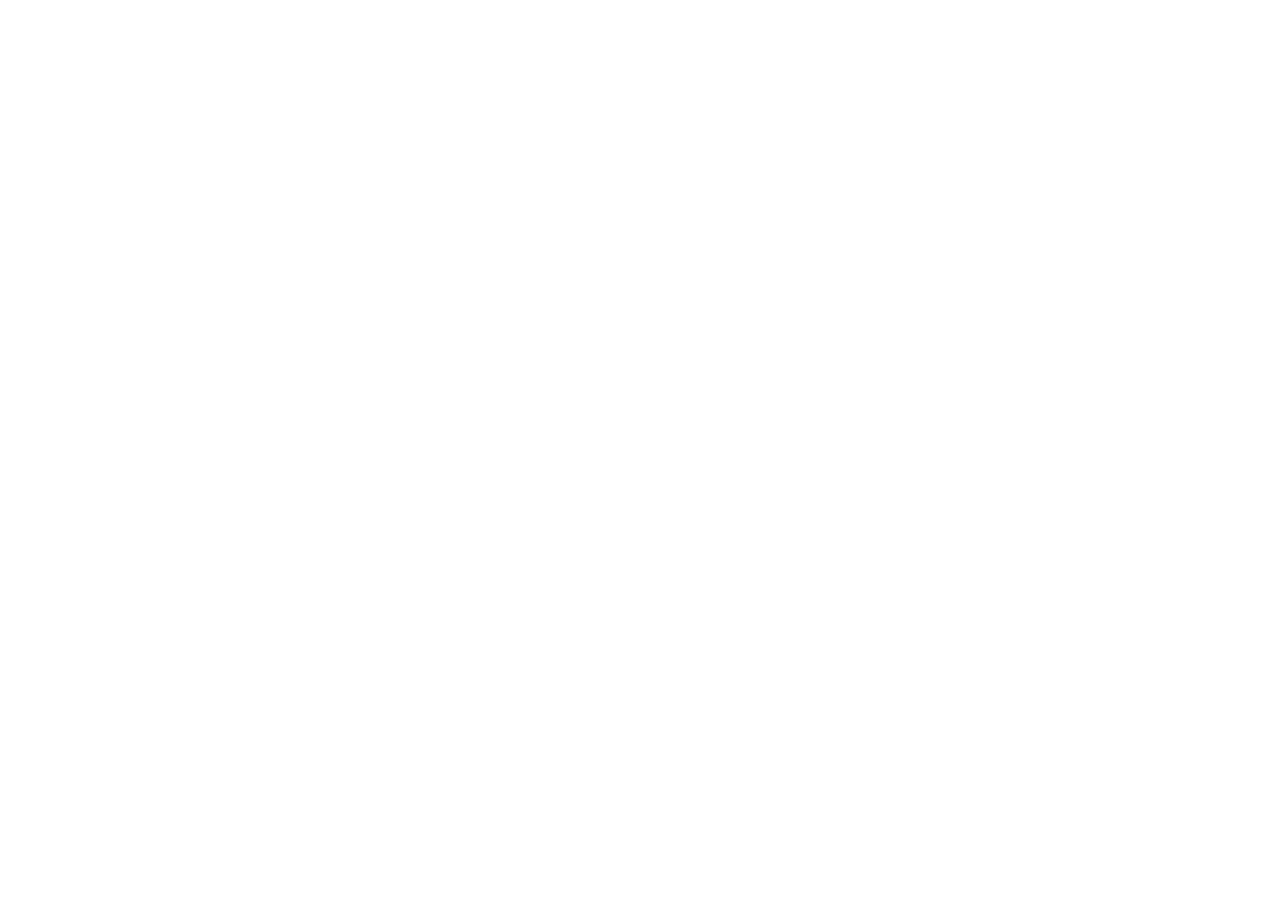
==== about/about.html @ ed06f804 "Initial set up" ====
<!DOCTYPE html>
<html lang="en">
<head>
  <meta charset="UTF-8">
  <meta name="viewport" content="width=device-width, initial-scale=1.0">

  <link rel="icon" type="image/png" sizes="32x32" href="../img/favicon-32x32.png">
  
  <!-- CSS Link -->
  <link rel="stylesheet" href="../css/style.css">
  
  <!-- Jost Font -->
  <link rel="preconnect" href="https://fonts.googleapis.com">
  <link rel="preconnect" href="https://fonts.gstatic.com" crossorigin>
  <link href="https://fonts.googleapis.com/css2?family=Jost:ital,wght@0,100..900;1,100..900&display=swap"
    rel="stylesheet">
  
  <title>Frontend Mentor | Designo Agency Website Challenge</title>
</head>
<body>
  
  <script src="../js/main.js" defer></script>
</body>
</html>
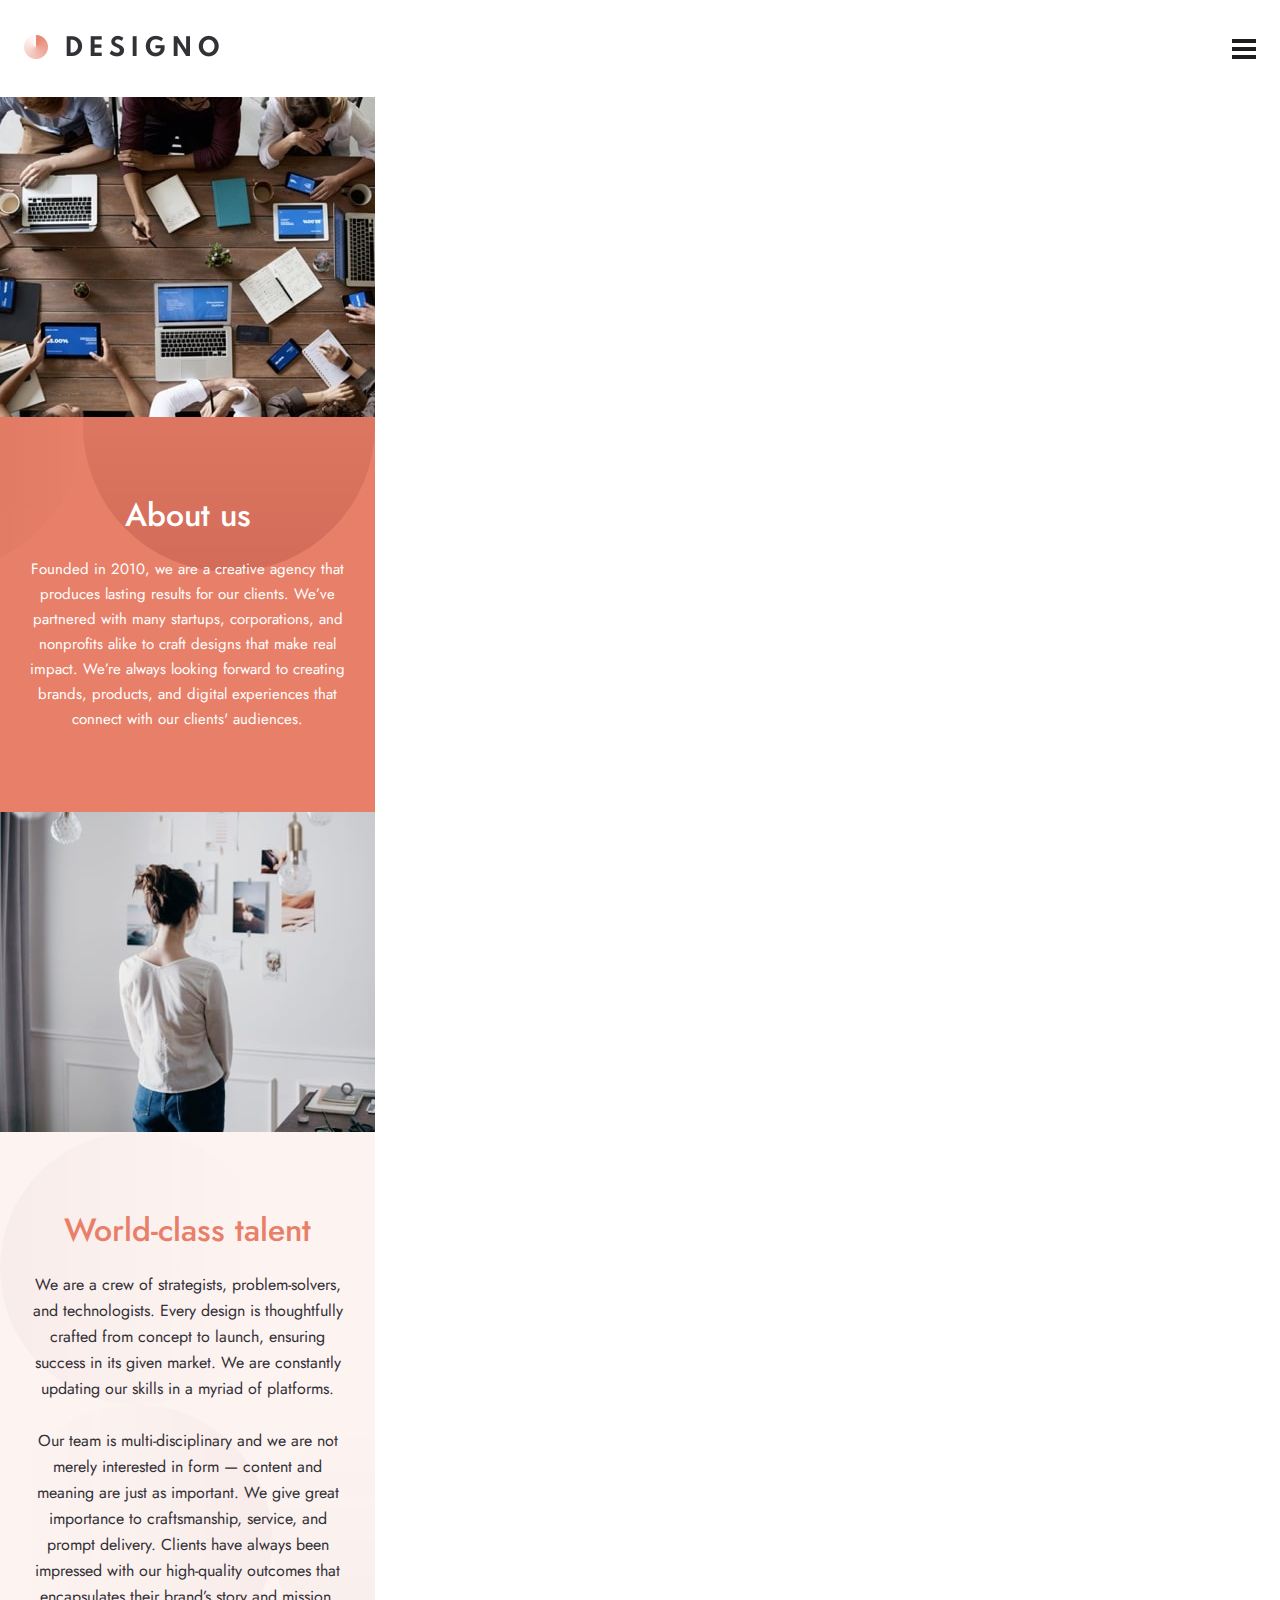
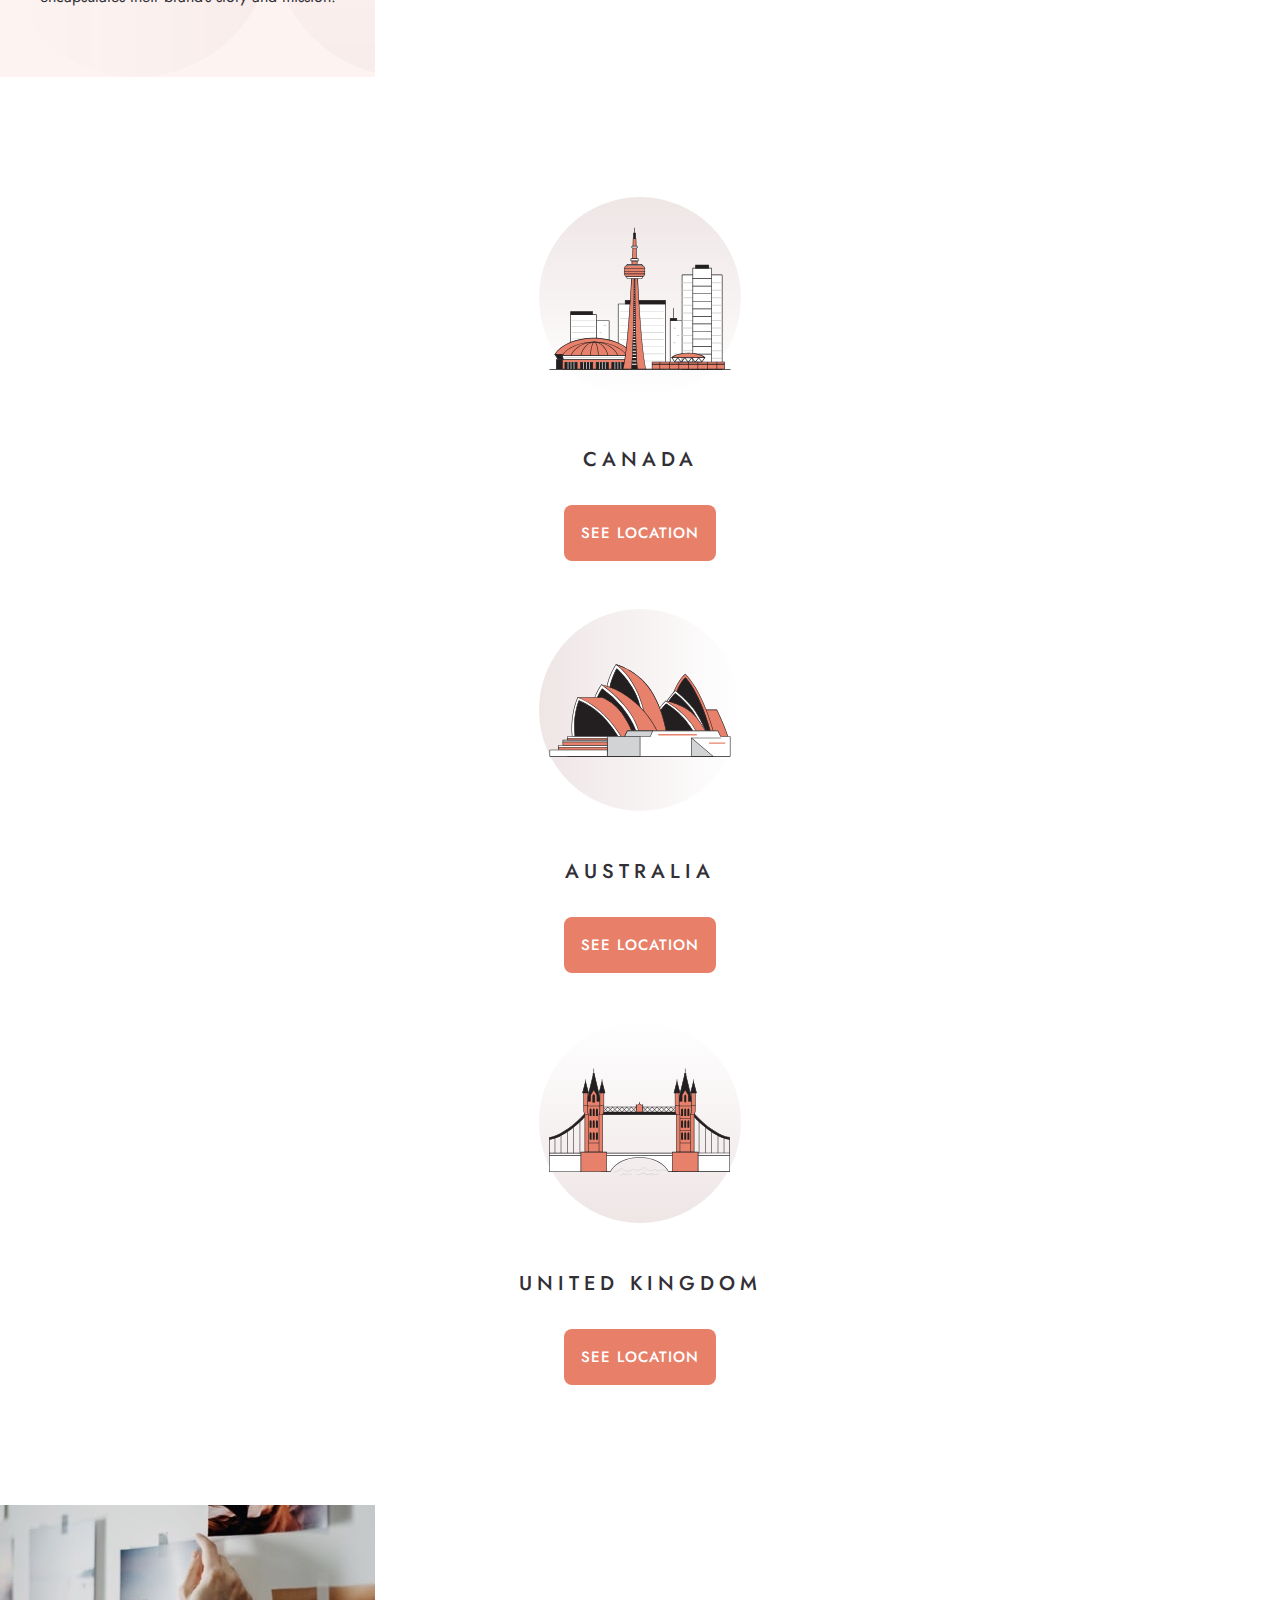
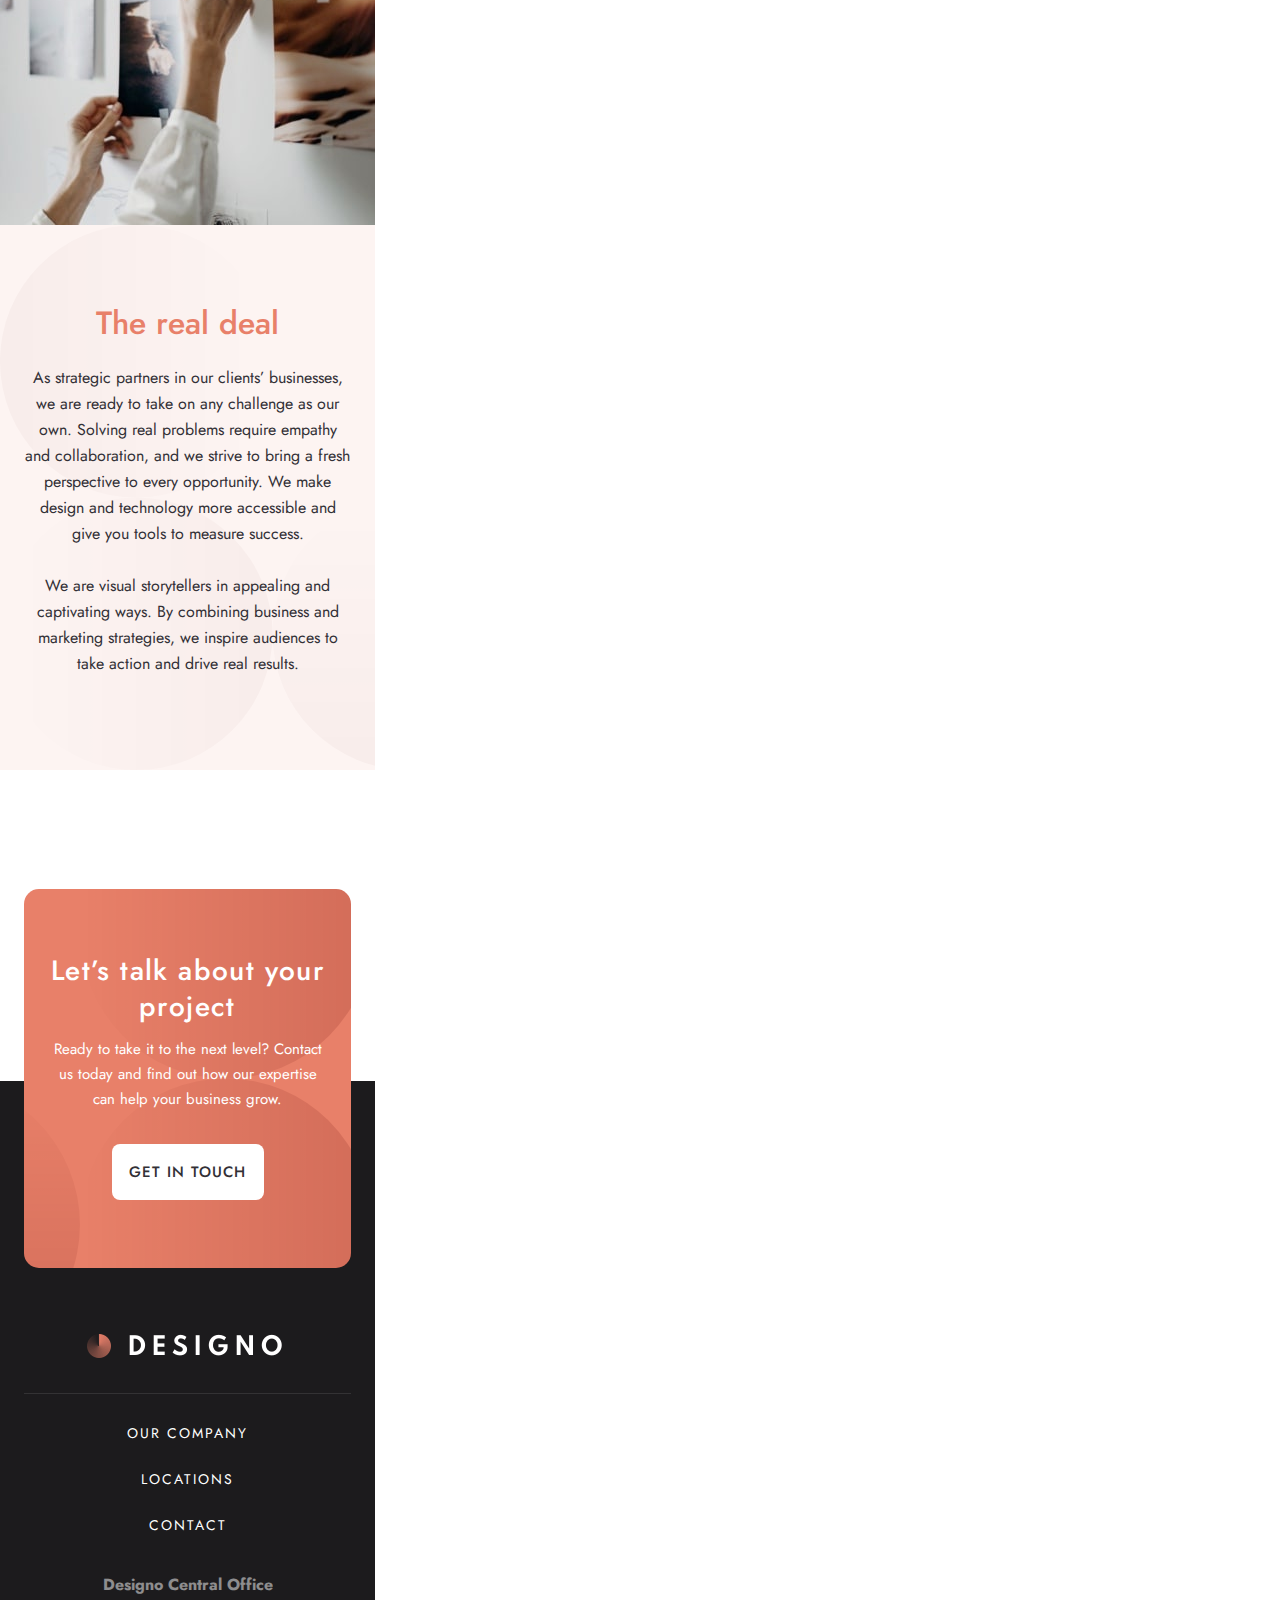
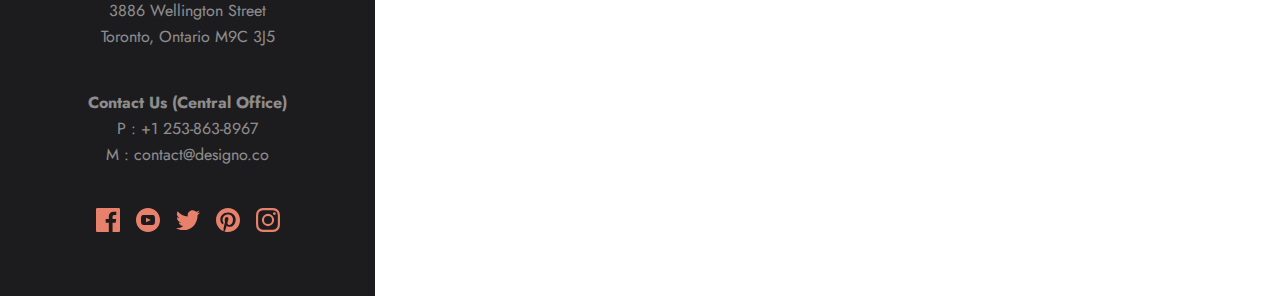
==== commit 90d97110: "Add new page" ====
--- a/about/about.html
+++ b/about/about.html
@@ -1,24 +1,182 @@
 <!DOCTYPE html>
 <html lang="en">
+
 <head>
   <meta charset="UTF-8">
   <meta name="viewport" content="width=device-width, initial-scale=1.0">
 
   <link rel="icon" type="image/png" sizes="32x32" href="../img/favicon-32x32.png">
-  
+
   <!-- CSS Link -->
-  <link rel="stylesheet" href="../css/style.css">
-  
+  <link rel="stylesheet" href="../css/main.css">
+  <link rel="stylesheet" href="../css/about.css">
+
   <!-- Jost Font -->
   <link rel="preconnect" href="https://fonts.googleapis.com">
   <link rel="preconnect" href="https://fonts.gstatic.com" crossorigin>
   <link href="https://fonts.googleapis.com/css2?family=Jost:ital,wght@0,100..900;1,100..900&display=swap"
     rel="stylesheet">
-  
+
   <title>Frontend Mentor | Designo Agency Website Challenge</title>
 </head>
+
 <body>
-  
+  <header>
+    <nav class="nav-bar">
+      <a href="../index.html">
+        <div class="logo"></div>
+      </a>
+      <ul class="nav-menu">
+        <li><a href="../about/about.html">Our Company</a></li>
+        <li><a href="../locations/locations.html">Locations</a></li>
+        <li><a href="../contact/contact.html">Contact</a></li>
+      </ul>
+    </nav>
+    <div class="mobile-nav">
+      <a href="../index.html">
+        <div class="logo"></div>
+      </a>
+      <div class="hamburger-menu"></div>
+    </div>
+  </header>
+
+  <section class="hero">
+    <div class="hero-img">
+      <img src="../img/about/mobile/image-about-hero.jpg" alt="Group of people at a table with laptops and tablets">
+    </div>
+    <div class="hero-content">
+      <h1>About us</h1>
+      <p>Founded in 2010, we are a creative agency that produces lasting results for our clients.
+        We’ve partnered with many startups, corporations, and nonprofits alike to craft designs
+        that make real impact. We’re always looking forward to creating brands, products, and
+        digital experiences that connect with our clients' audiences.
+      </p>
+    </div>
+  </section>
+
+  <section class="talent">
+    <div class="talent-img"><img src="../img/about/mobile/image-world-class-talent.jpg"
+        alt="Woman looking at pictures on a white wall"></div>
+    <div class="talent-content">
+      <div class="content-wrapper">
+        <h2>World-class talent</h2>
+        <p>We are a crew of strategists, problem-solvers, and technologists. Every design is thoughtfully
+          crafted from concept to launch, ensuring success in its given market. We are constantly updating
+          our skills in a myriad of platforms.<br><br>
+          Our team is multi-disciplinary and we are not merely interested in form — content and meaning
+          are just as important. We give great importance to craftsmanship, service, and prompt delivery.
+          Clients have always been impressed with our high-quality outcomes that encapsulates their
+          brand’s story and mission.
+        </p>
+      </div>
+    </div>
+  </section>
+
+  <section class="locations">
+    <div class="content-wrapper">
+      <div class="location">
+        <div class="illustration-1">
+          <img src="../img/shared/desktop/illustration-canada.svg" alt="Canada illustration">
+        </div>
+        <h3>Canada</h3>
+        <a href="../locations/locations.html"><div class="btn map">See Location</div></a>
+      </div>
+      <div class="location">
+        <div class="illustration-2">
+          <img src="../img/shared/desktop/illustration-australia.svg" alt="Australia illustration">
+        </div>
+        <h3>Australia</h3>
+        <a href="../locations/locations.html">
+          <div class="btn map">See Location</div>
+        </a>
+      </div>
+      <div class="location">
+        <div class="illustration-3">
+          <img src="../img/shared/desktop/illustration-united-kingdom.svg" alt="United Kingdom illustration">
+        </div>
+        <h3>United Kingdom</h3>
+        <a href="../locations/locations.html">
+          <div class="btn map">See Location</div>
+        </a>
+      </div>
+    </div>
+  </section>
+
+  <section class="about">
+    <div class="about-img"><img src="../img/about/mobile/image-real-deal.jpg" alt="Person holding photos on a wall">
+    </div>
+    <div class="about-content">
+      <div class="content-wrapper">
+        <h2>The real deal</h2>
+        <p>As strategic partners in our clients’ businesses, we are ready to take on any challenge as our own.
+          Solving real problems require empathy and collaboration, and we strive to bring a fresh perspective to every
+          opportunity. We make design and technology more accessible and give you tools to measure success.<br><br>
+          We are visual storytellers in appealing and captivating ways. By combining business and marketing strategies,
+          we inspire audiences to take action and drive real results.
+        </p>
+      </div>
+    </div>
+  </section>
+
+  <article id="about">
+    <div class="container">
+      <div class="content-wrapper">
+        <div class="cta-content">
+          <h2>Let’s talk about your project</h2>
+          <p>Ready to take it to the next level? Contact us today and find out how our expertise can help your business
+            grow.</p>
+          <div class="btn cta">Get in touch</div>
+        </div>
+      </div>
+    </div>
+  </article>
+
+  <footer>
+    <div class="content-wrapper">
+      <nav class="footer">
+        <a href="#">
+          <div class="logo"></div>
+        </a>
+        <div class="divider"></div>
+        <div class="footer-menu">
+          <ul>
+            <li><a href="../about/about.html">Our Company</a></li>
+            <li><a href="../locations/locations.html">Locations</a></li>
+            <li><a href="../contact/contact.html">Contact</a></li>
+          </ul>
+        </div>
+      </nav>
+      <div class="address">
+        <span>Designo Central Office</span>
+        <p>3886 Wellington Street<br>
+          Toronto, Ontario M9C 3J5</p>
+      </div>
+      <div class="contact-info">
+        <span>Contact Us (Central Office)</span>
+        <p>P : +1 253-863-8967<br>
+          M : contact@designo.co</p>
+      </div>
+      <div class="social-links">
+        <a href="https://www.facebook.com/" target="_blank">
+          <div class="facebook"></div>
+        </a>
+        <a href="https://www.youtube.com/" target="_blank">
+          <div class="youtube"></div>
+        </a>
+        <a href="https://x.com/" target="_blank">
+          <div class="twitter"></div>
+        </a>
+        <a href="https://www.pinterest.com/" target="_blank">
+          <div class="pinterest"></div>
+        </a>
+        <a href="https://www.instagram.com/" target="_blank">
+          <div class="instagram"></div>
+        </a>
+      </div>
+    </div>
+  </footer>
   <script src="../js/main.js" defer></script>
 </body>
+</body>
+
 </html>--- a/css/main.css
+++ b/css/main.css
@@ -0,0 +1,422 @@
+:root {
+
+    /* PRIMARY COLORS */
+    --peach: hsl(11, 73%, 66%);
+    --black: hsl(270, 3%, 11%);
+    --white: hsl(0, 0%, 100%);
+
+    /* SECONDARY COLORS */
+    --light-peach: hsl(11, 100%, 80%);
+    --xtr-light-peach: hsl(14, 76%, 97%);
+    --dark-grey: hsl(264, 5%, 20%);
+    --light-grey: hsl(210, 17%, 95%);
+
+}
+
+* {
+    margin: 0;
+    padding: 0;
+    list-style: none;
+    text-decoration: none;
+    box-sizing: border-box;
+}
+
+html {
+    font-size: 16px;
+}
+
+body {
+    margin: 0 auto;
+    font-family: "Jost", sans-serif;
+    font-size: 1rem;
+    line-height: 26px;
+}
+
+section {
+    margin-bottom: 120px;
+}
+
+p {
+    line-height: 26px;
+    text-align: center;
+    color: var(--dark-grey);
+}
+
+/************************************************** 
+    HEADER SECTION
+**************************************************/
+
+nav {
+    display: flex;
+    justify-content: space-between;
+    align-items: center;
+}
+
+.nav-bar {
+    display: none;
+}
+
+.logo {
+    background-image: url("../img/shared/desktop/logo-dark.png");
+    background-repeat: no-repeat;
+    background-size: contain;
+    width: 202px;
+    height: 27px;
+}
+
+.nav-menu {
+    display: flex;
+    justify-content: space-between;
+    align-items: center;
+    width: 370px;
+    height: 14px;
+}
+
+/* Navigation menu for mobile devices */
+
+.mobile-nav {
+    display: flex;
+    justify-content: space-between;
+    align-items: center;
+    margin: 35px 24px;
+}
+
+.hamburger-menu {
+    background-image: url("../img/shared/mobile/icon-hamburger.svg");
+    background-repeat: no-repeat;
+    background-size: contain;
+    width: 24px;
+    height: 20px;
+}
+
+/************************************************** 
+    HERO SECTION
+**************************************************/
+
+.hero {
+    width: 375px;
+    height: 843px;
+    background-color: var(--peach);
+    background-image: url("../img/home/desktop/bg-pattern-hero-home.svg");
+    background-repeat: no-repeat;
+    background-position: left;
+    overflow: hidden;
+}
+
+.hero-content {
+    padding: 80px 24px;
+}
+
+h1 {
+    font-size: 2rem;
+    line-height: 36px;
+    font-weight: 500;
+    color: var(--white);
+    text-align: center;
+    margin-bottom: 14px;
+}
+
+.hero-content p {
+    font-size: 0.9375rem;
+    line-height: 25px;
+    color: var(--white);
+    margin-bottom: 24px;
+}
+
+.btn {
+    width: 152px;
+    height: 56px;
+    margin: 0 auto;
+    background-color: var(--white);
+    border-radius: 8px;
+    border: none;
+    font-size: 0.9375rem;
+    font-weight: 500;
+    color: var(--dark-grey);
+    letter-spacing: 1px;
+    text-transform: uppercase;
+    display: flex;
+    justify-content: center;
+    align-items: center;
+}
+
+.hero-img {
+    margin: -160px -121px;
+}
+
+/************************************************** 
+    PROJECT LINKS SECTION
+**************************************************/
+
+.content-wrapper {
+    margin: 0 24px;
+}
+
+.web-design,
+.app-design,
+.graphic-design {
+    background-repeat: no-repeat;
+    background-position: contain;
+    width: 327px;
+    height: 250px;
+    border-radius: 15px;
+    display: flex;
+    justify-content: center;
+    align-items: center;
+    flex-direction: column;
+}
+
+.web-design {
+    background-image: linear-gradient(rgba(0, 0, 0, 0.497), rgba(0, 0, 0, 0.5)), url("../img/home/mobile/image-web-design.jpg");
+    margin-bottom: 24px;
+}
+
+.app-design {
+    background-image: linear-gradient(rgba(0, 0, 0, 0.497), rgba(0, 0, 0, 0.5)), url("../img/home/mobile/image-app-design.jpg");
+    margin-bottom: 24px;
+}
+
+.graphic-design {
+    background-image: linear-gradient(rgba(0, 0, 0, 0.497), rgba(0, 0, 0, 0.5)), url("../img/home/mobile/image-graphic-design.jpg");
+}
+
+h2 {
+    font-size: 1.75rem;
+    font-weight: 500;
+    line-height: 36px;
+    letter-spacing: 1.4px;
+    text-transform: uppercase;
+    color: var(--white);
+    margin-bottom: 12px;
+}
+
+.link {
+    display: flex;
+    justify-content: space-between;
+    align-items: center;
+    width: 197px;
+}
+
+.link a {
+    font-size: 0.9375rem;
+    font-weight: 500;
+    letter-spacing: 5px;
+    text-transform: uppercase;
+    text-decoration: none;
+    color: var(--white);
+}
+
+.arrow {
+    background-image: url("../img/shared/desktop/icon-right-arrow.svg");
+    background-repeat: no-repeat;
+    background-position: contain;
+    width: 8px;
+    height: 11px;
+}
+
+/************************************************** 
+    VALUES SECTION
+**************************************************/
+
+.value {
+    width: 327px;
+    height: 412px;
+    display: flex;
+    flex-direction: column;
+    align-items: center;
+}
+
+.illustration-1,
+.illustration-2,
+.illustration-3 {
+    background-image: url("../img/shared/desktop/bg-pattern-small-circle.svg");
+    background-repeat: no-repeat;
+    background-position: contain;
+    width: 202px;
+    height: 202px;
+}
+
+.illustration-2 img {
+    transform: rotate(90deg);
+}
+
+.illustration-2 {
+    transform: rotate(270deg);
+}
+
+.illustration-3 img {
+    transform: rotate(270deg);
+}
+
+.illustration-3 {
+    transform: rotate(90deg);
+}
+
+h3 {
+    font-size: 1.25rem;
+    font-weight: 500;
+    line-height: 26px;
+    letter-spacing: 5px;
+    text-transform: uppercase;
+    text-align: center;
+    color: var(--dark-grey);
+    margin: 48px 0 32px;
+}
+
+.value:nth-of-type(2) {
+    margin: 80px 0;
+}
+
+/************************************************** 
+    CALL TO ACTION & FOOTER SECTION
+**************************************************/
+
+/* Call to action */
+
+aside {
+    position: absolute;
+    top: 3494px;
+    z-index: 1;
+}
+
+.container {
+    background-color: var(--peach);
+    background-image: url("../img/shared/desktop/bg-pattern-call-to-action.svg");
+    background-repeat: no-repeat;
+    background-position: 43%;
+    width: 327px;
+    height: 379px;
+    border-radius: 15px;
+    margin: 0 24px;
+    z-index: 1;
+}
+
+.cta-content {
+    display: flex;
+    justify-content: center;
+    align-items: center;
+    flex-direction: column;
+    width: 279px;
+    margin: 0 auto;
+    padding: 64px 0;
+}
+
+.cta-content h2 {
+    text-align: center;
+    text-transform: none;
+}
+
+.cta-content p {
+    font-size: 0.9375rem;
+    line-height: 25px;
+    color: var(--white);
+    margin-bottom: 32px;
+}
+
+/* Footer */
+
+footer {
+    background-color: var(--black);
+    width: 375px;
+    height: 815px;
+    margin-top: 311px;
+}
+
+.content-wrapper .footer {
+    display: flex;
+    justify-content: center;
+    align-items: center;
+    flex-direction: column;
+    padding-top: 253px;
+}
+
+.footer .logo {
+    background-image: url("../img/shared/desktop/logo-light.png");
+    margin-bottom: 32px;
+}
+
+.divider {
+    width: 327px;
+    height: 1px;
+    background: var(--white);
+    opacity: 0.1;
+    margin-bottom: 32px;
+}
+
+.footer-menu {
+    margin-bottom: 8px;
+}
+
+.footer-menu ul {
+    font-size: 0.875rem;
+    line-height: 14px;
+    letter-spacing: 2px;
+    text-transform: uppercase;
+    text-align: center;
+}
+
+.footer-menu ul li {
+    padding-bottom: 32px;
+}
+
+.footer-menu ul li a {
+    color: var(--white);
+}
+
+footer p { 
+    color: var(--white);
+    opacity: 0.5035;
+    margin-bottom: 40px;
+}
+
+.address span,
+.contact-info span {
+    line-height: 26px;
+    color: var(--white);
+    opacity: 0.5035;
+    font-weight: 700;
+    display: flex;
+    justify-content: center;
+    align-items: center;
+}
+
+.social-links {
+    width: 184px;
+    height: 24px;
+    display: flex;
+    justify-content: space-between;
+    align-items: center;
+    margin: 0 auto;
+    background-repeat: no-repeat;
+    background-position: contain;
+}
+
+.facebook {
+    background-image: url("../img/shared/desktop/icon-facebook.svg");
+    width: 24px;
+    height: 24px;
+}
+
+.youtube {
+    background-image: url("../img/shared/desktop/icon-youtube.svg");
+    width: 24px;
+    height: 24px;
+}
+
+.twitter {
+    background-image: url("../img/shared/desktop/icon-twitter.svg");
+    width: 24px;
+    height: 19.5px;
+}
+
+.pinterest {
+    background-image: url("../img/shared/desktop/icon-pinterest.svg");
+    width: 24px;
+    height: 24px;
+}
+
+.instagram {
+    background-image: url("../img/shared/desktop/icon-instagram.svg");
+    width: 24px;
+    height: 24px;
+}--- a/css/about.css
+++ b/css/about.css
@@ -0,0 +1,133 @@
+/************************************************** 
+    HERO SECTION
+**************************************************/
+
+.hero {
+    width: 375px;
+    height: 715px;
+    background-image: none;
+    background-color: none;
+    overflow: visible;
+    margin-bottom: 0;
+}
+
+.hero-img {
+    margin: 0;
+    padding: 0;
+    width: 375px;
+    height: 320px;
+}
+
+.hero-content {
+    background-image: url("../img/about/mobile/bg-pattern-hero-about-mobile.svg");
+    background-repeat: no-repeat;
+    background-position: 100% 25%;
+}
+
+h1 {
+    margin-bottom: 24px;
+}
+
+.hero-content p {
+    margin-bottom: 0;
+}
+
+/************************************************** 
+    TALENT AND ABOUT SECTIONS
+**************************************************/
+
+.talent-img,
+.about-img {
+    height: 320px;
+}
+
+.talent-content,
+.about-content {
+    background-image: url("../img/shared/desktop/bg-pattern-three-circles.svg");
+    background-repeat: no-repeat;
+    background-size: cover;
+    background-color: var(--xtr-light-peach);
+    width: 375px;
+    height: 545px;
+}
+
+.talent-content .content-wrapper,
+.about-content .content-wrapper {
+    padding: 80px 0;
+}
+
+.talent-content h2,
+.about-content h2 {
+    font-size: 2rem;
+    font-weight: 500;
+    line-height: 36px;
+    letter-spacing: 0;
+    text-transform: none;
+    text-align: center;
+    color: var(--peach);
+    margin-bottom: 24px;
+}
+
+.talent-content p .about-content p {
+    font-size: 0.9375rem;
+    line-height: 25px;
+}
+
+/************************************************** 
+    LOCATIONS SECTION
+**************************************************/
+
+.locations .content-wrapper {
+    margin: 0 13px;
+}
+
+.location {
+    display: flex;
+    justify-content: center;
+    align-items: center;
+    flex-direction: column;
+    margin-bottom: 48px;
+}
+
+.location:last-of-type {
+    margin-bottom: 0;
+}
+
+.illustration-1 img {
+    transform: rotate(270deg);
+}
+
+.illustration-1 {
+    transform: rotate(90deg);
+}
+
+.illustration-2 img {
+    transform: rotate(360deg);
+}
+
+.illustration-2 {
+    transform: rotate(360deg);
+}
+
+.illustration-3 img {
+    transform: rotate(90deg);
+}
+
+.illustration-3 {
+    transform: rotate(270deg);
+}
+
+.btn.map {
+    background-color: var(--peach);
+    color: var(--white);
+}
+
+/************************************************** 
+    CALL TO ACTION SECTION
+**************************************************/
+
+#about {
+    position: absolute;
+    top: 4089px;
+    z-index: 1;
+}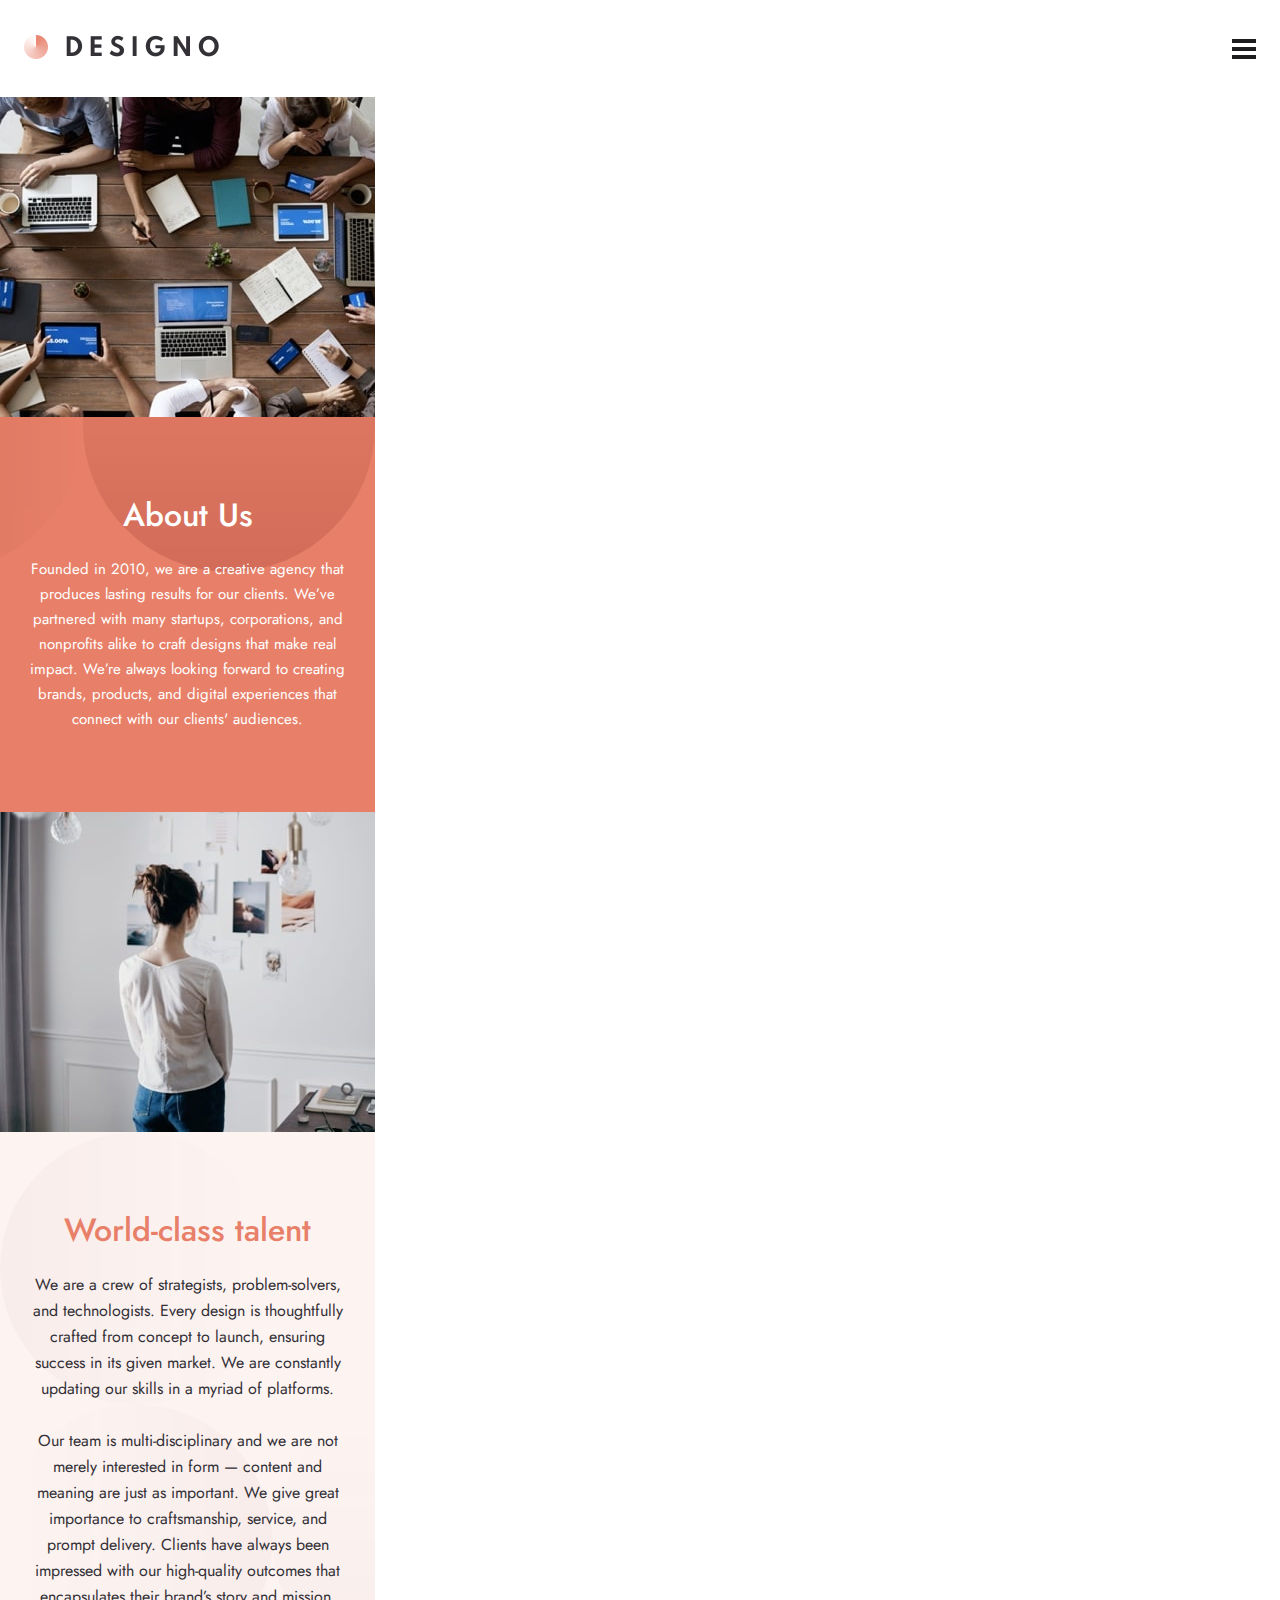
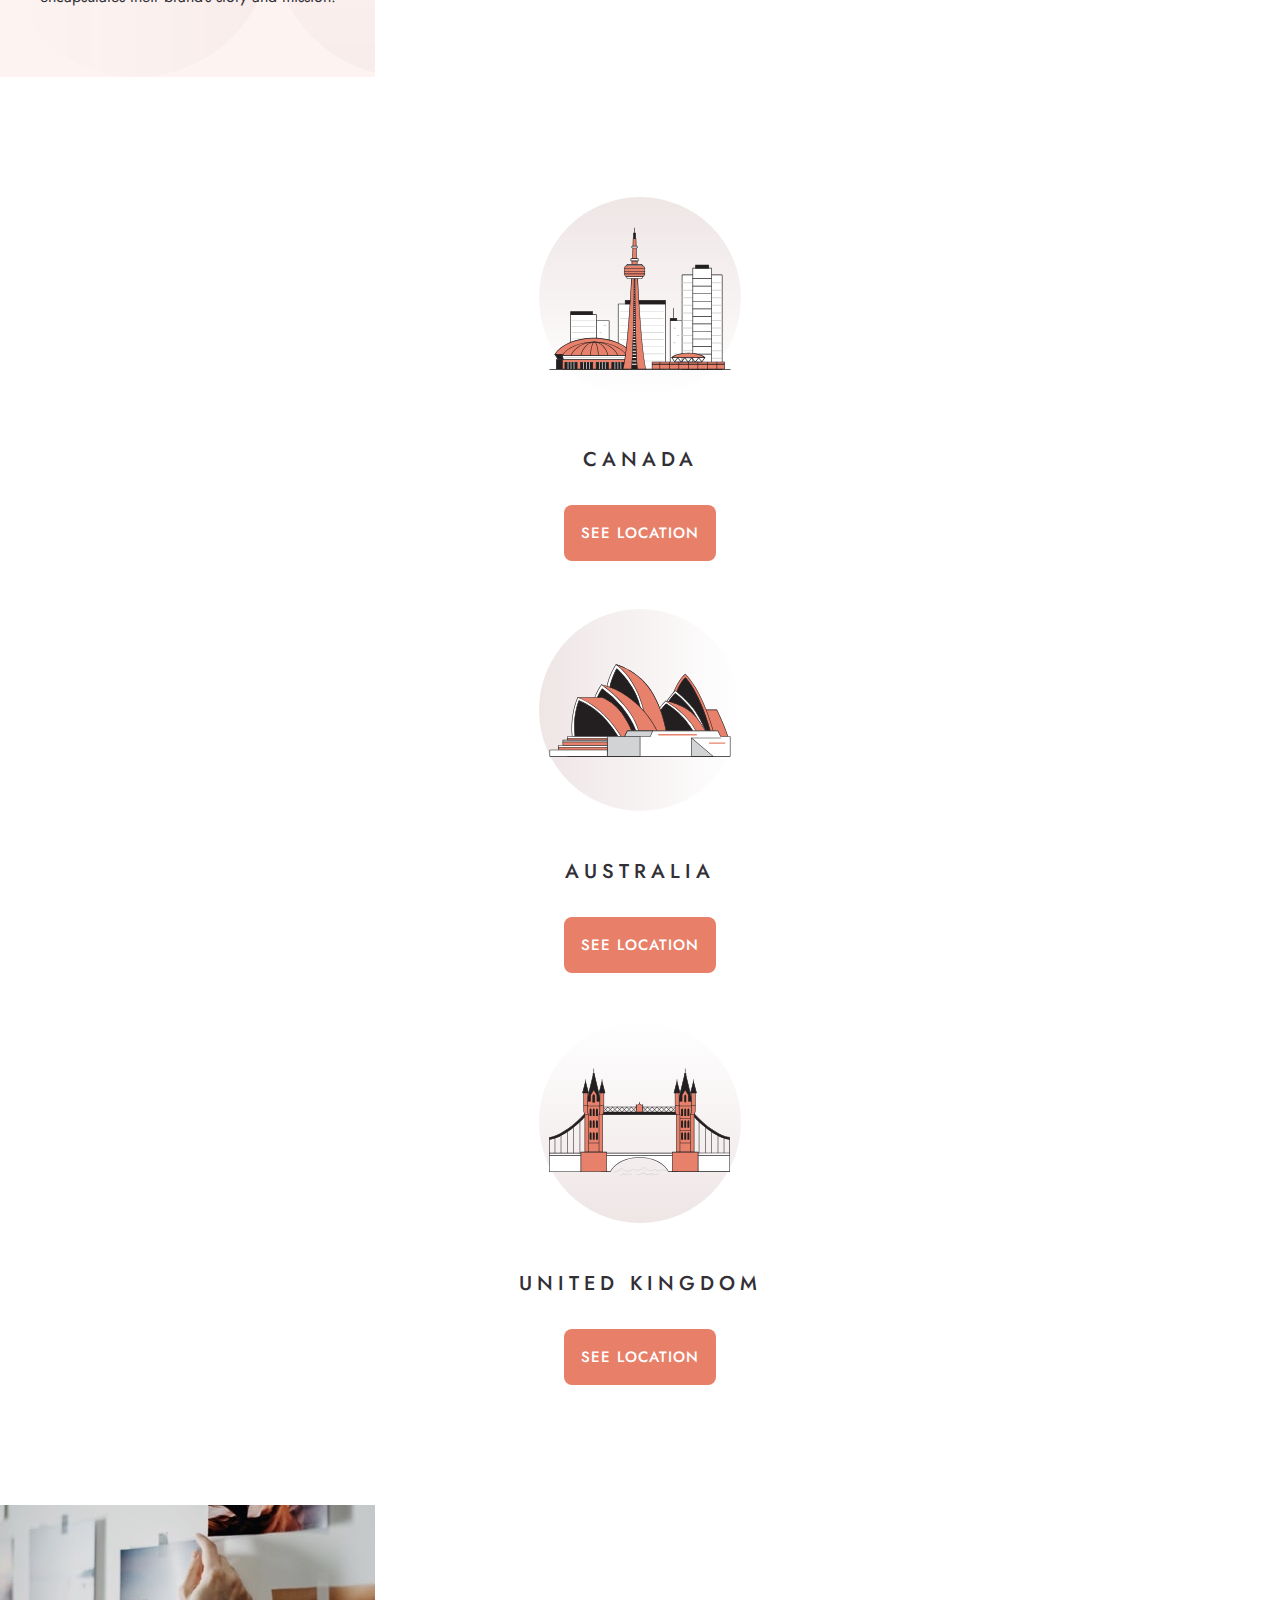
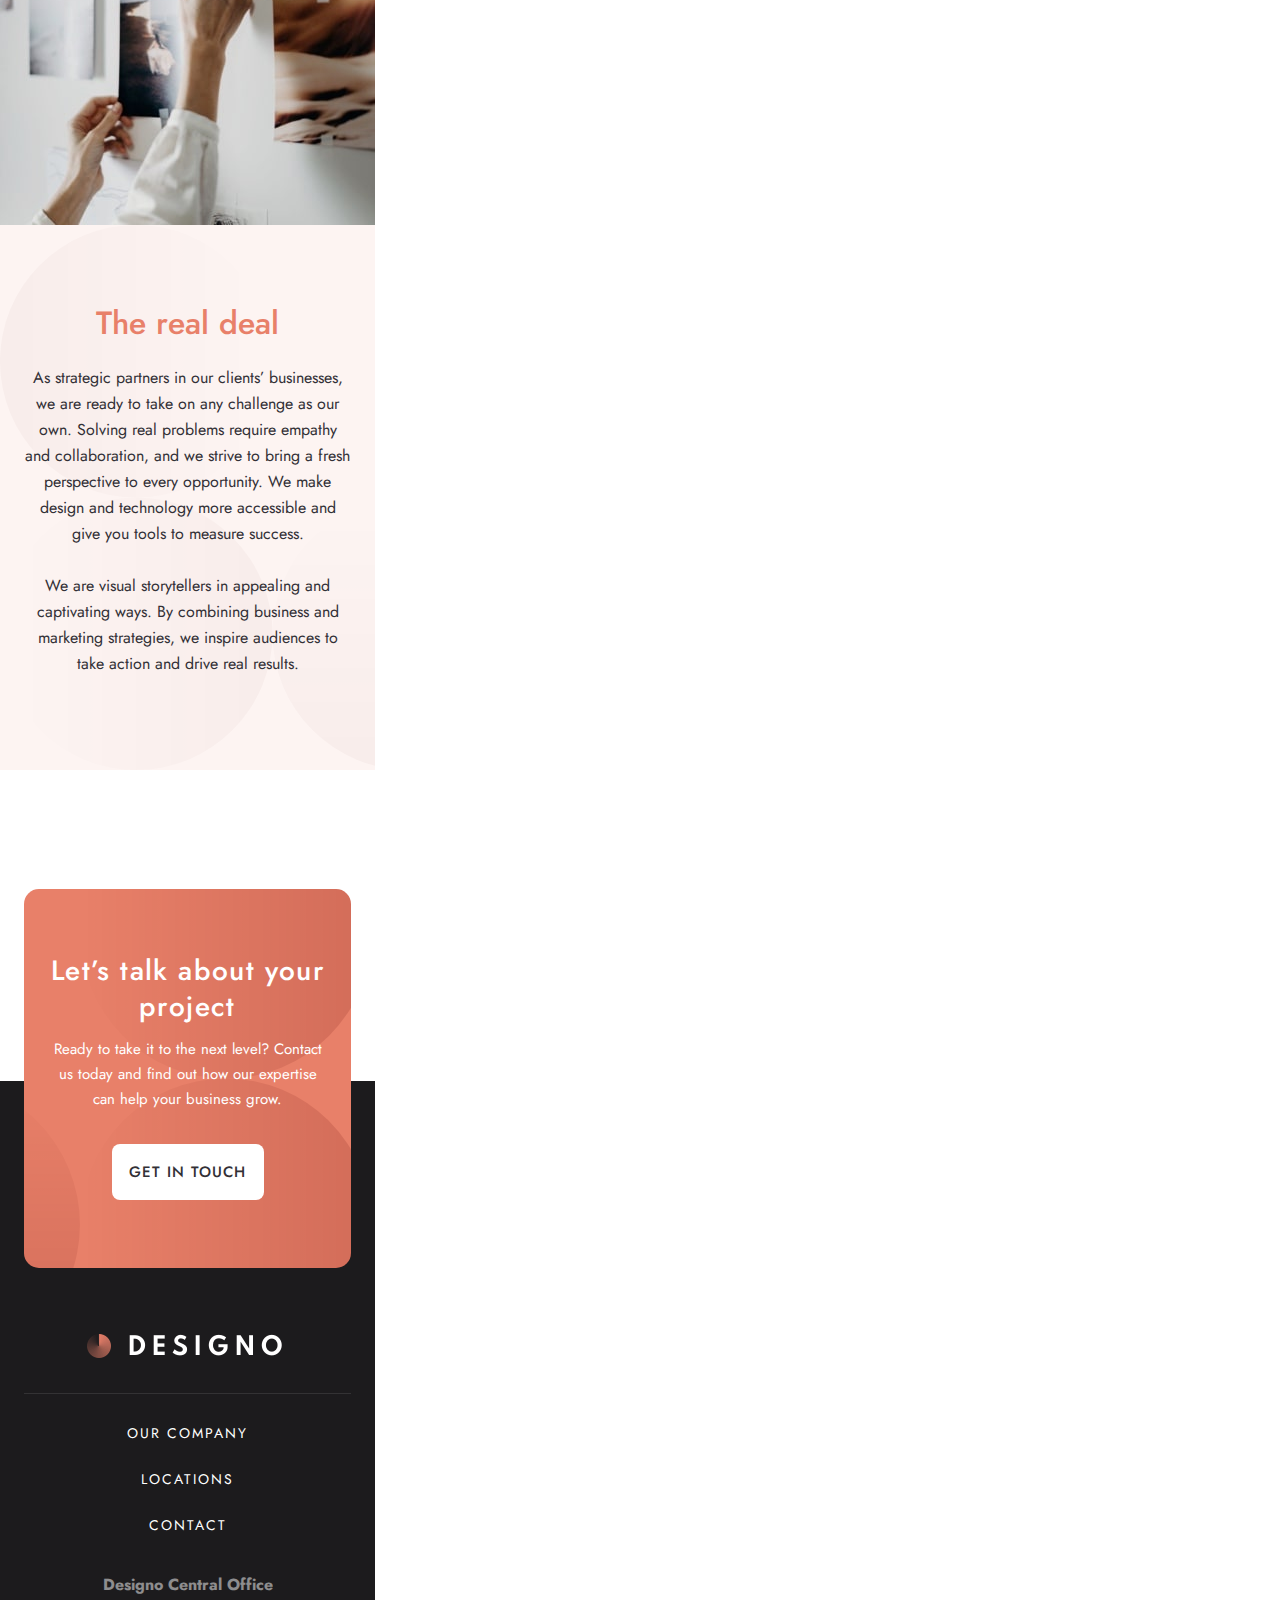
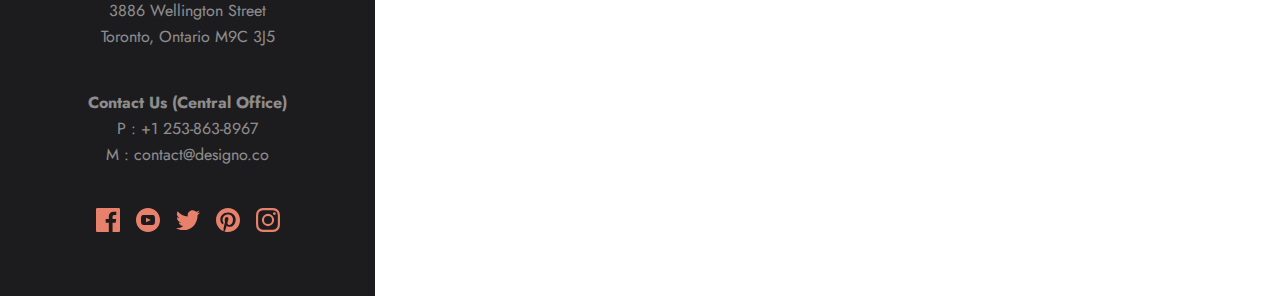
==== commit fcc72afe: "Fix typo" ====
--- a/about/about.html
+++ b/about/about.html
@@ -45,7 +45,7 @@
       <img src="../img/about/mobile/image-about-hero.jpg" alt="Group of people at a table with laptops and tablets">
     </div>
     <div class="hero-content">
-      <h1>About us</h1>
+      <h1>About Us</h1>
       <p>Founded in 2010, we are a creative agency that produces lasting results for our clients.
         We’ve partnered with many startups, corporations, and nonprofits alike to craft designs
         that make real impact. We’re always looking forward to creating brands, products, and
@@ -177,6 +177,5 @@
   </footer>
   <script src="../js/main.js" defer></script>
 </body>
-</body>
 
 </html>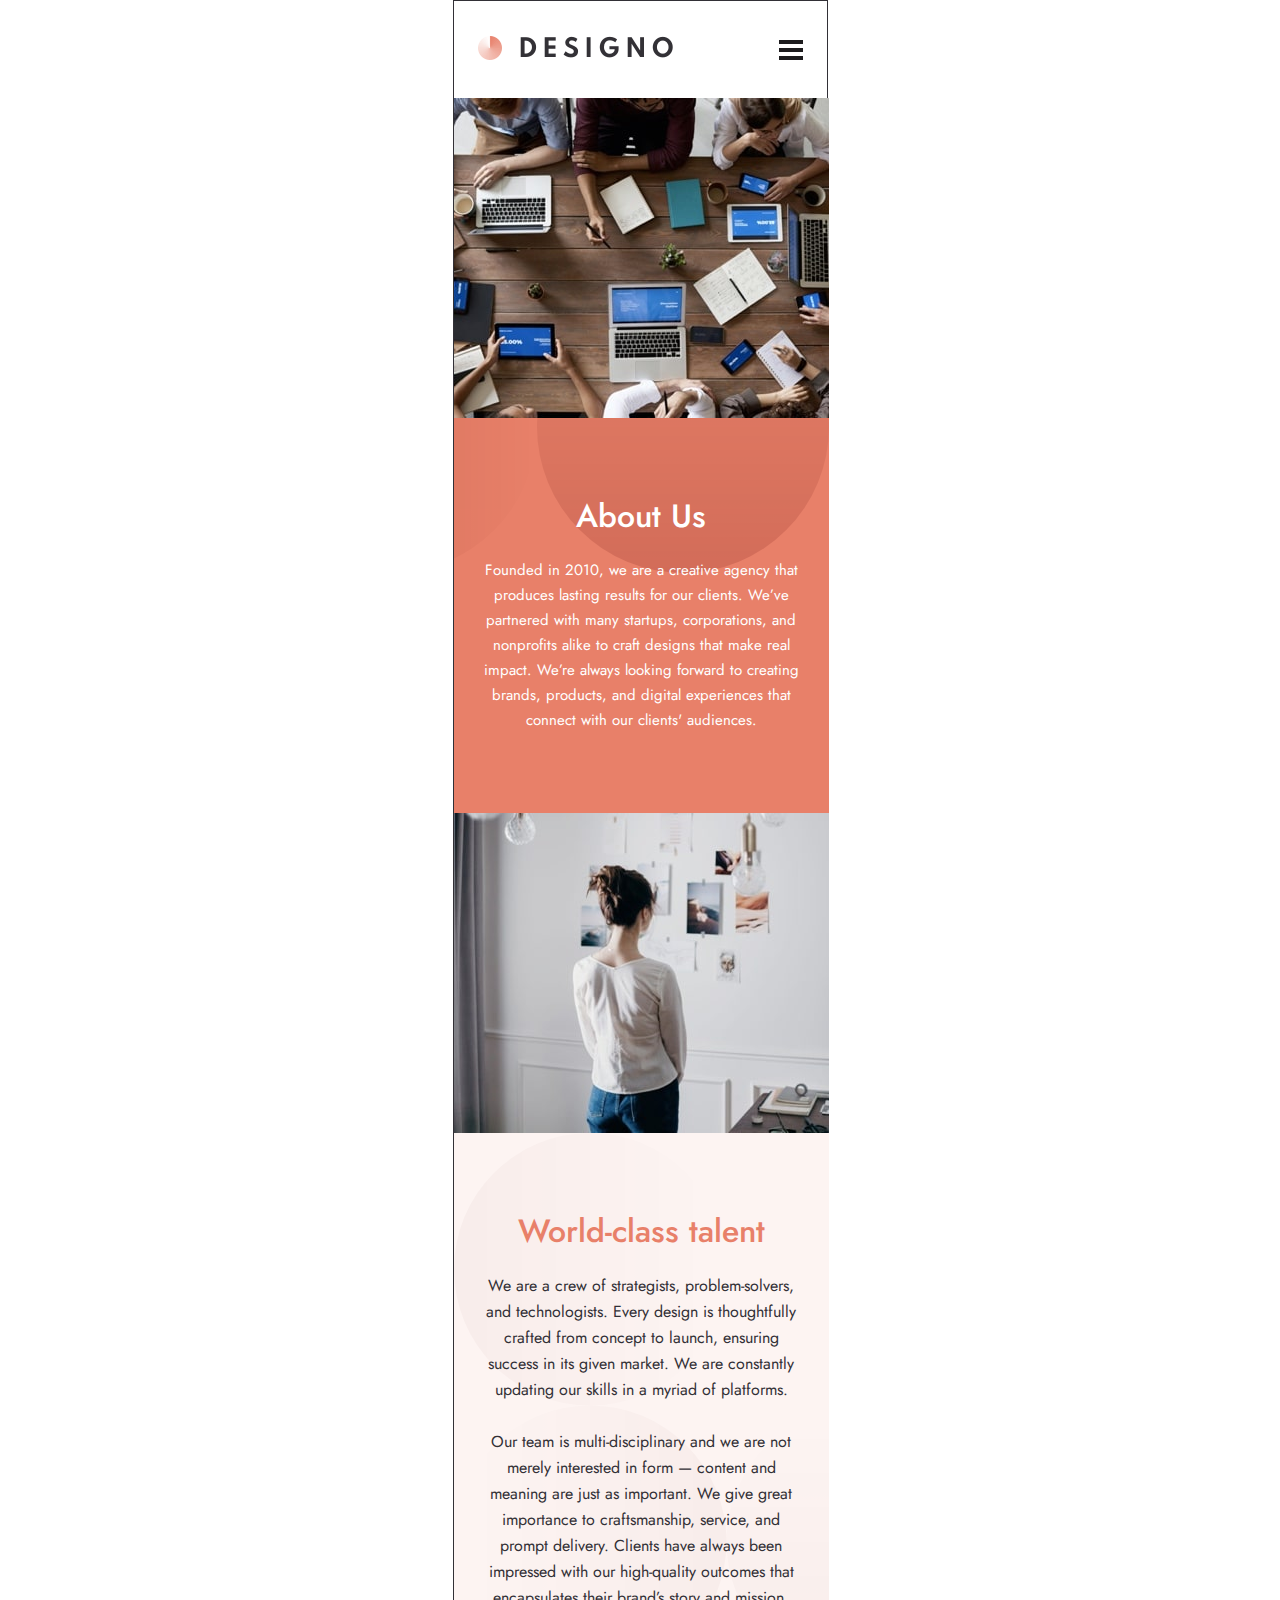
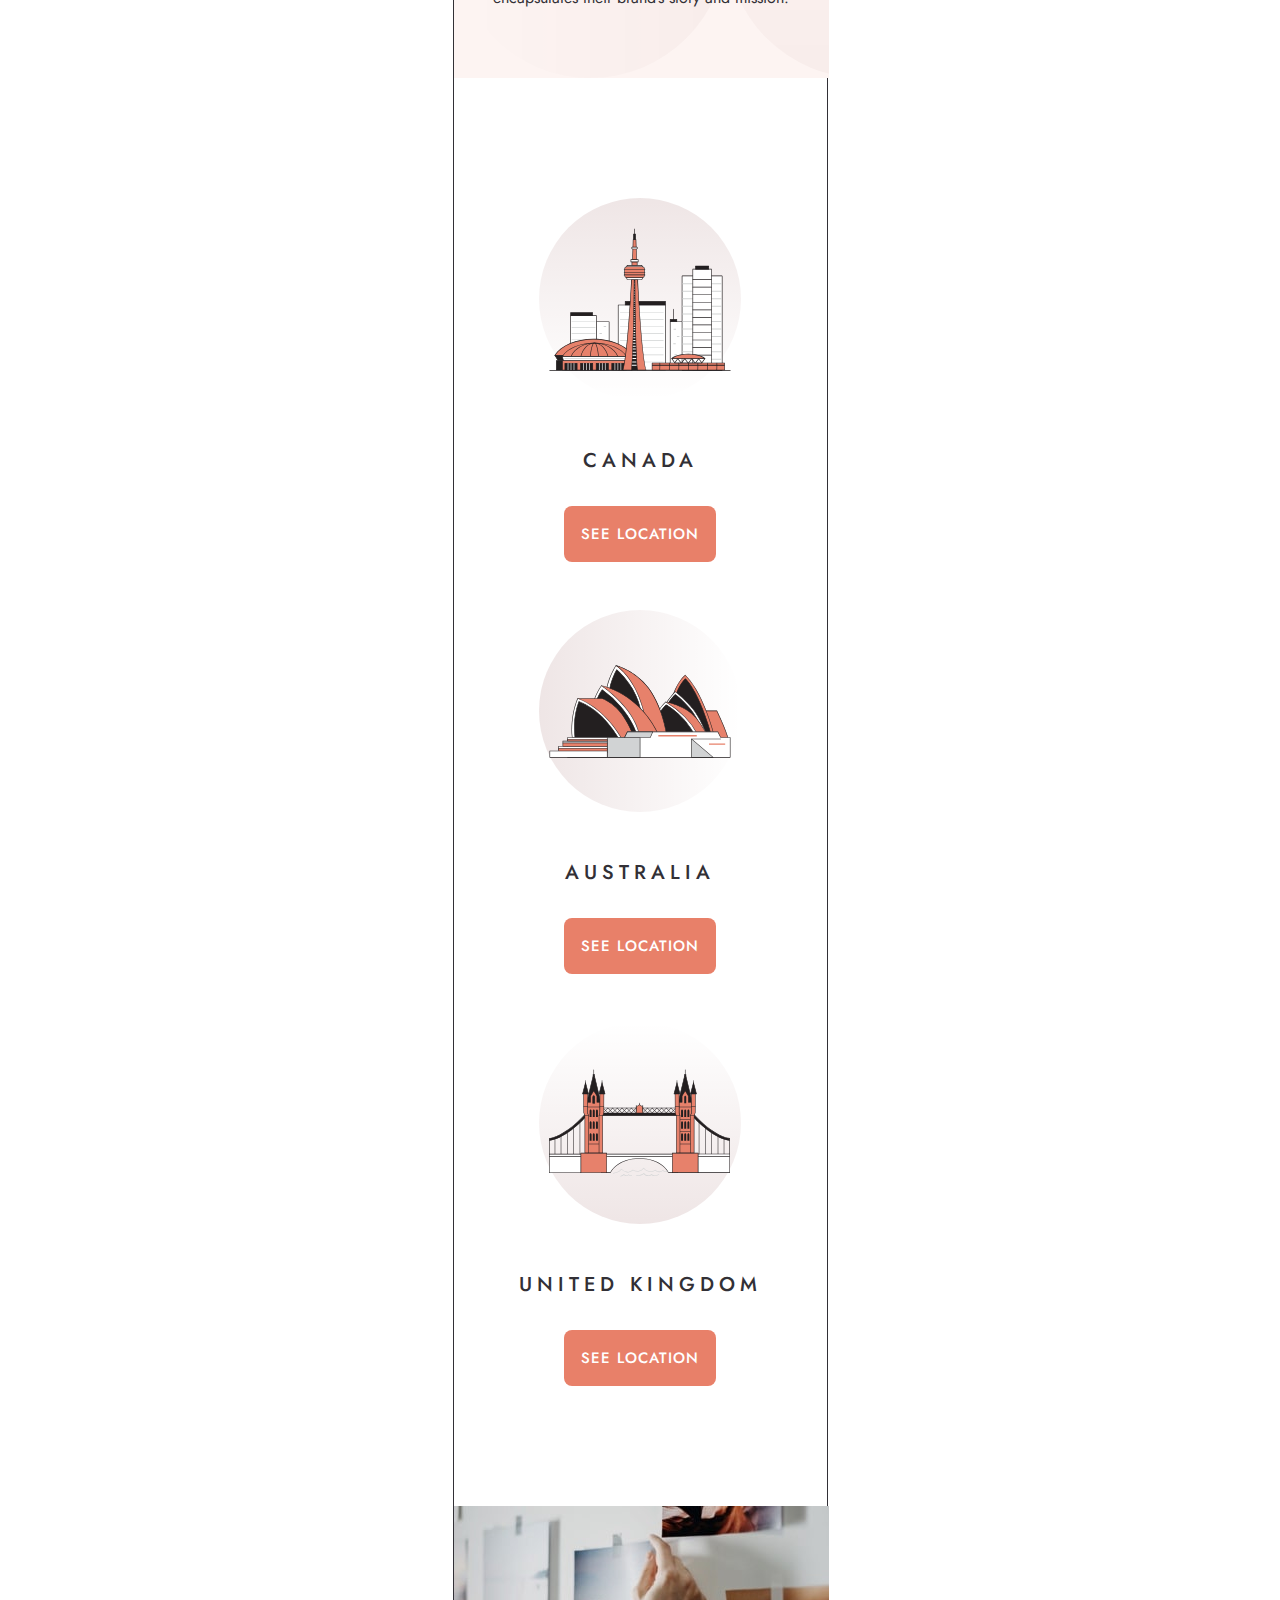
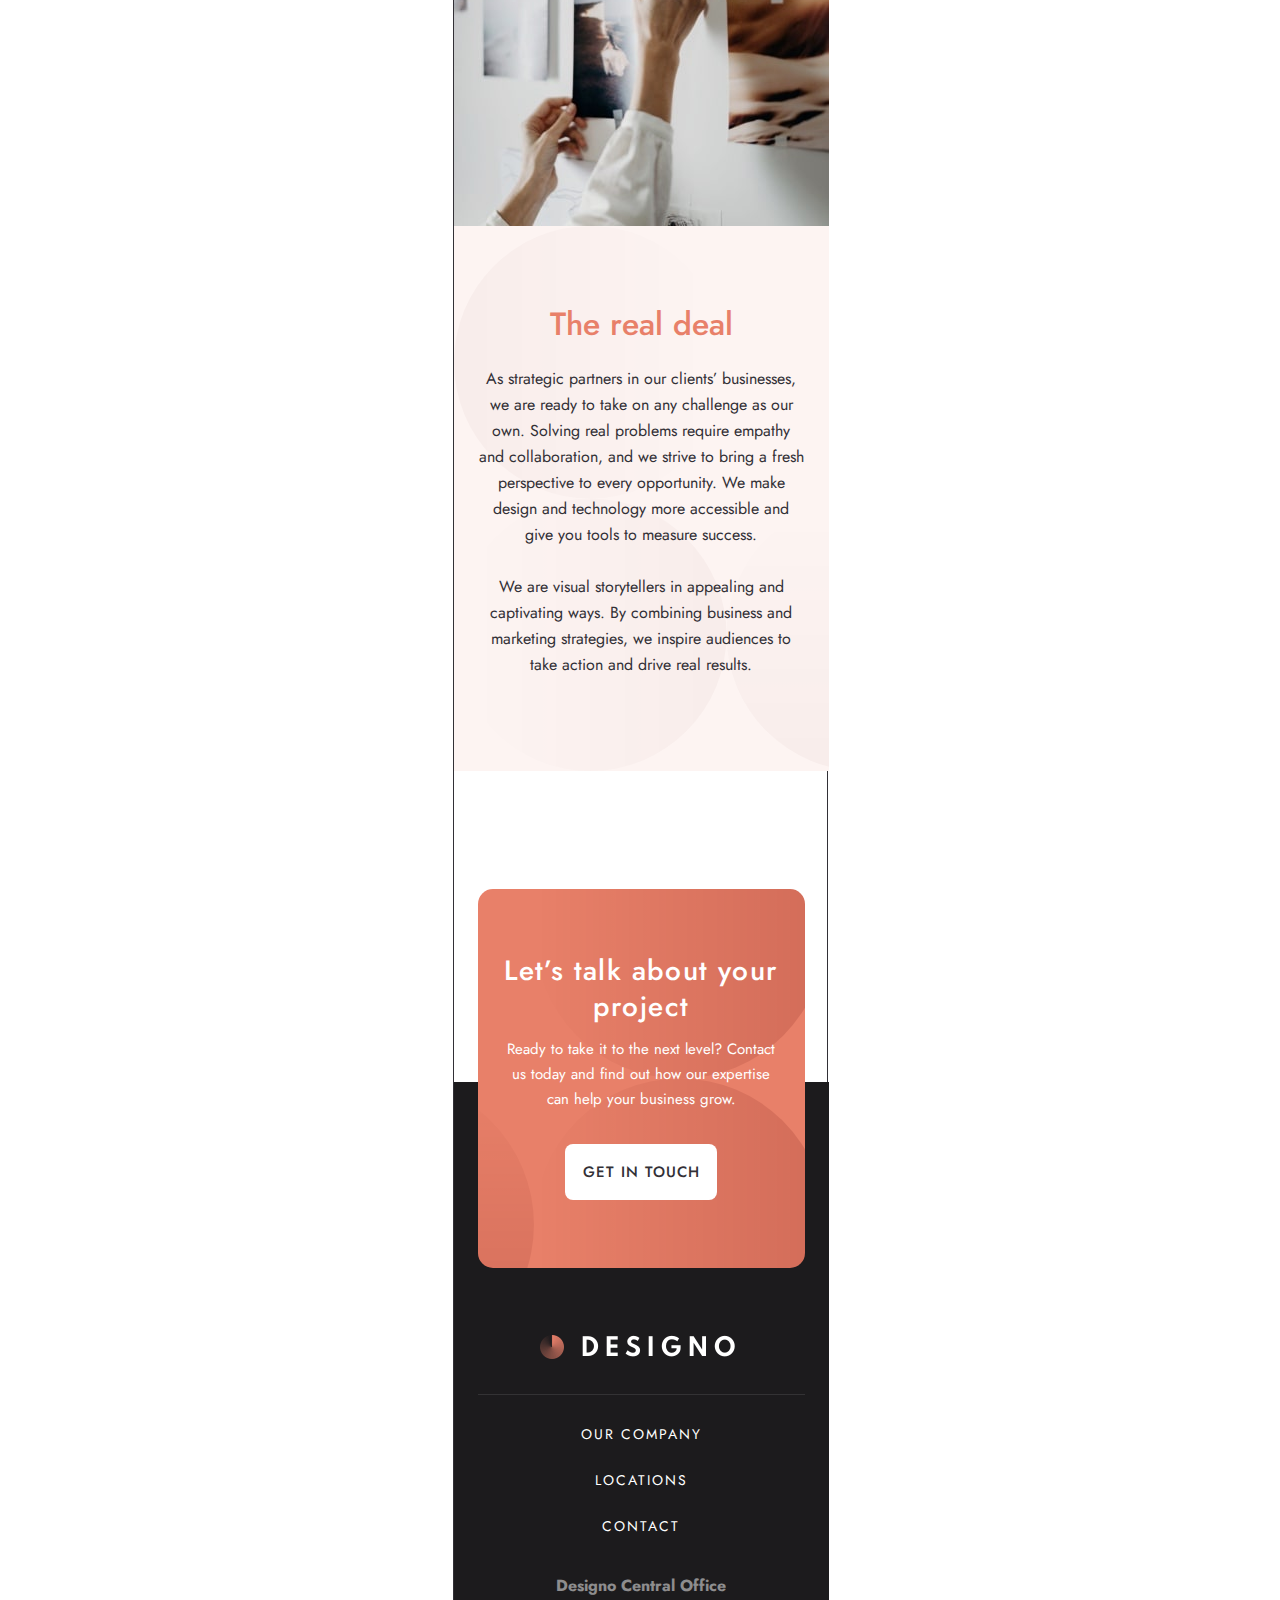
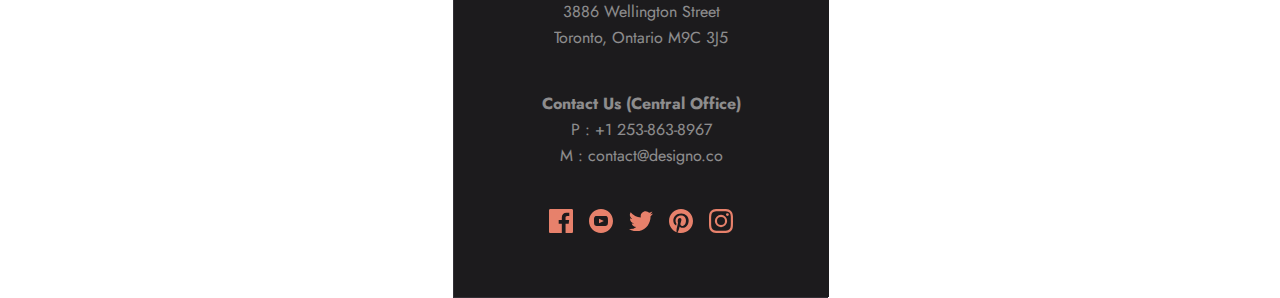
==== commit 79b409d5: "Add link to contact page" ====
--- a/about/about.html
+++ b/about/about.html
@@ -125,7 +125,9 @@
           <h2>Let’s talk about your project</h2>
           <p>Ready to take it to the next level? Contact us today and find out how our expertise can help your business
             grow.</p>
-          <div class="btn cta">Get in touch</div>
+          <a href="contact/contact.html">
+            <div class="btn cta">Get in touch</div>
+          </a>
         </div>
       </div>
     </div>
@@ -134,7 +136,7 @@
   <footer>
     <div class="content-wrapper">
       <nav class="footer">
-        <a href="#">
+        <a href="../index.html">
           <div class="logo"></div>
         </a>
         <div class="divider"></div>
--- a/css/main.css
+++ b/css/main.css
@@ -26,6 +26,10 @@
 }
 
 body {
+    /*****************Remove*****************/
+    max-width: 375px;
+    border: 1px solid var(--dark-grey);
+    /****************************************/
     margin: 0 auto;
     font-family: "Jost", sans-serif;
     font-size: 1rem;
@@ -273,7 +277,7 @@
 
 /* Call to action */
 
-aside {
+article {
     position: absolute;
     top: 3494px;
     z-index: 1;
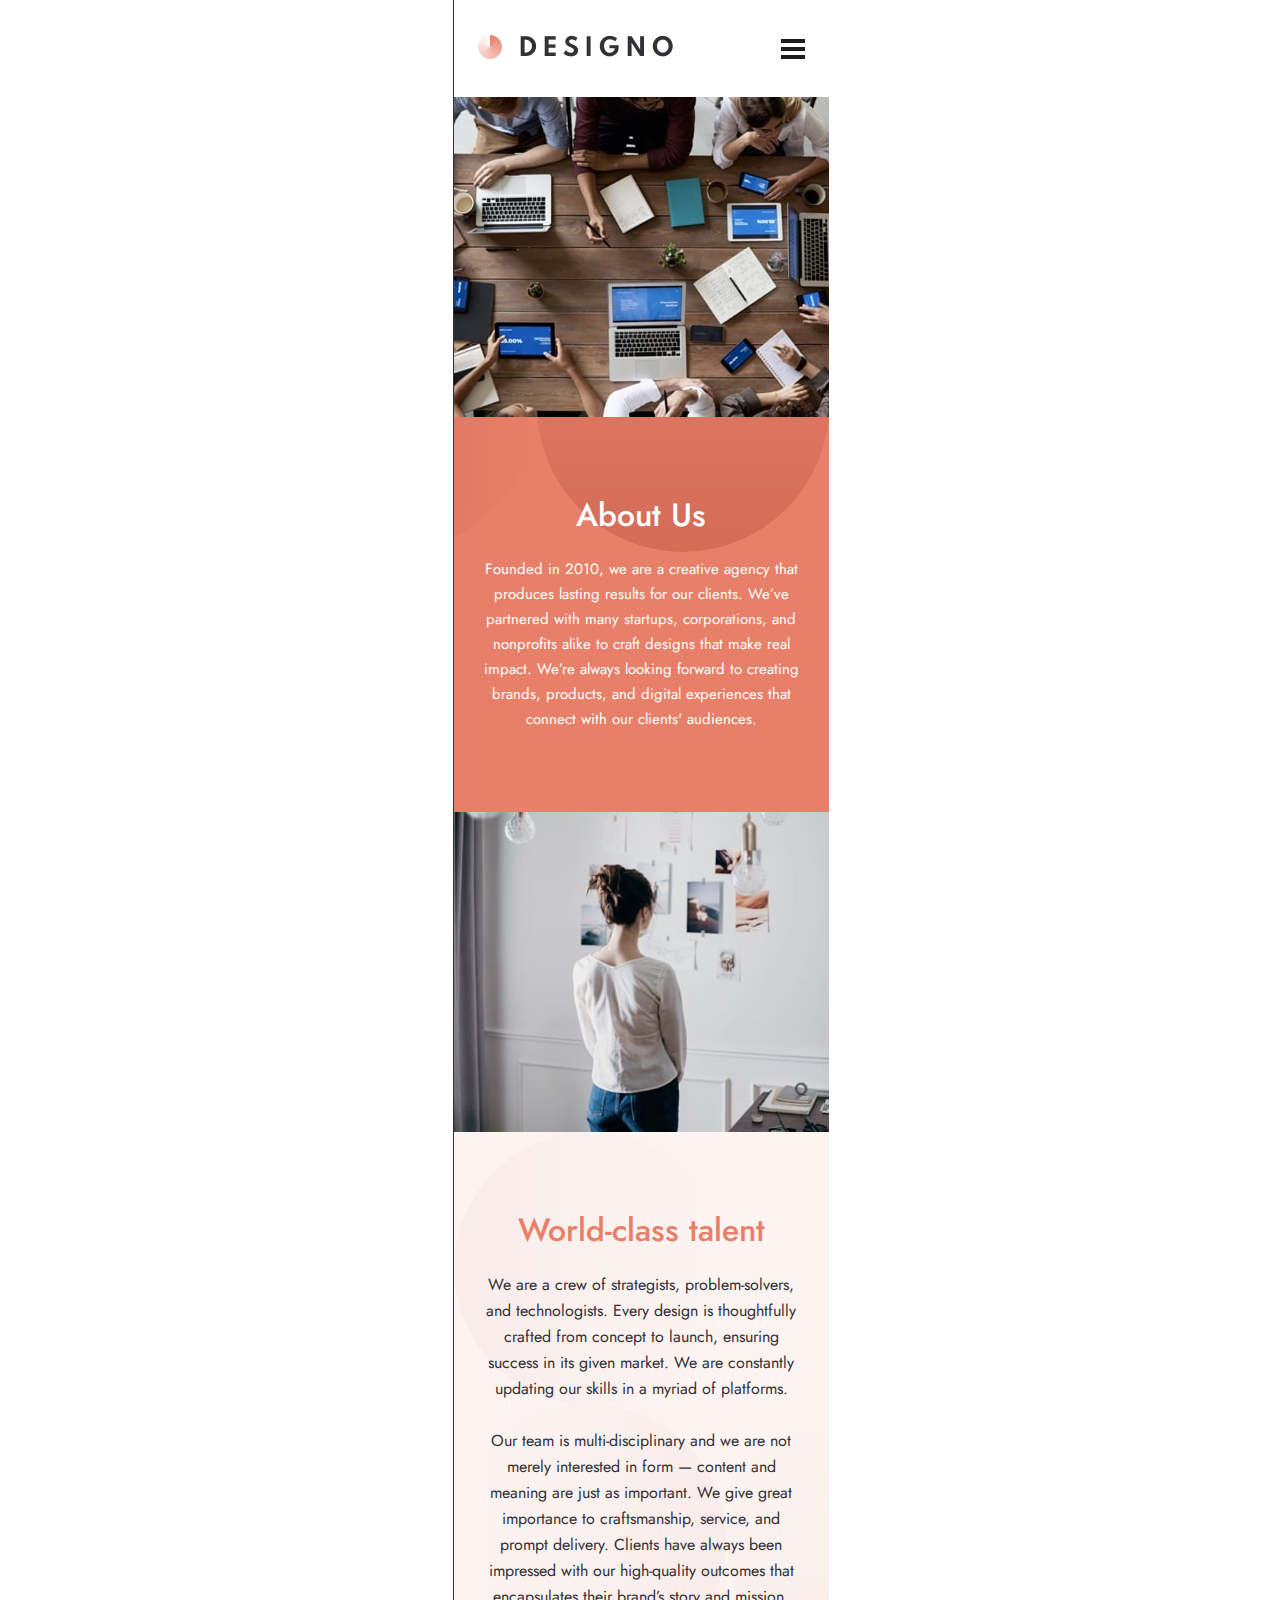
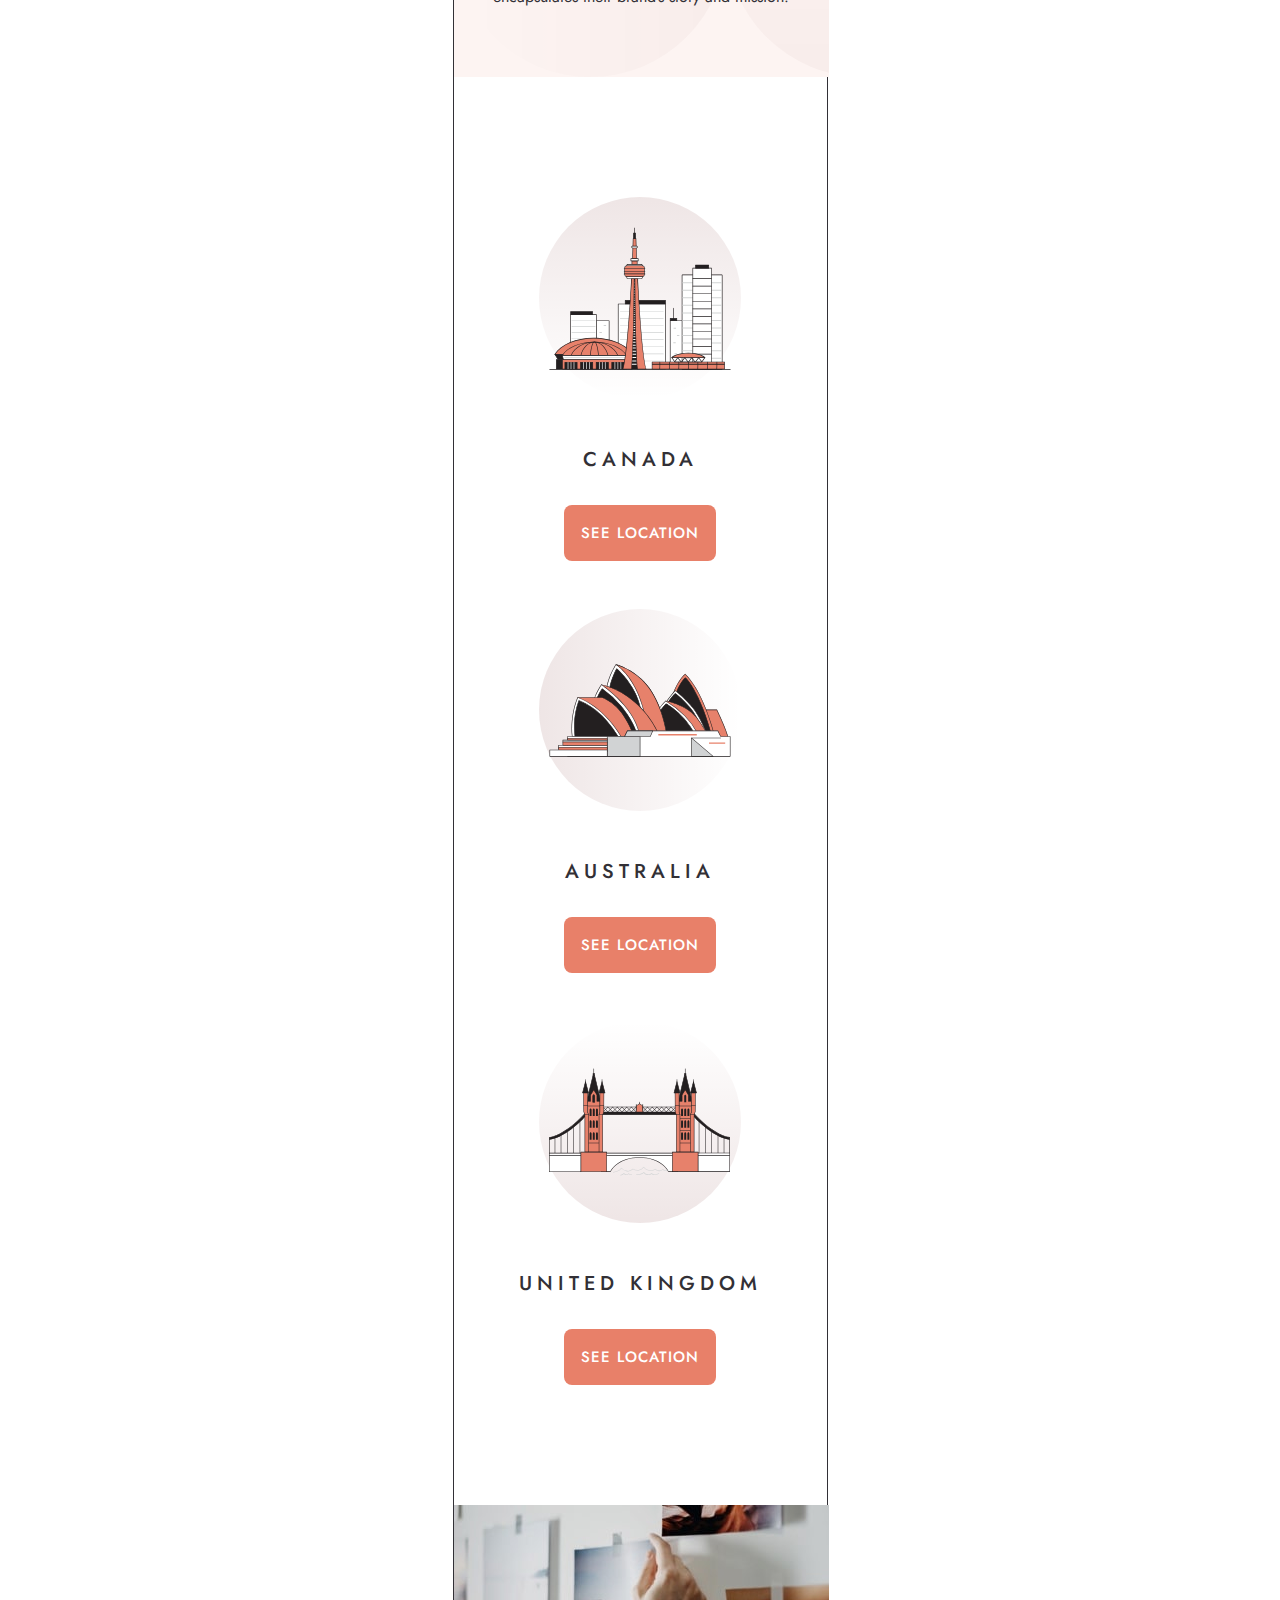
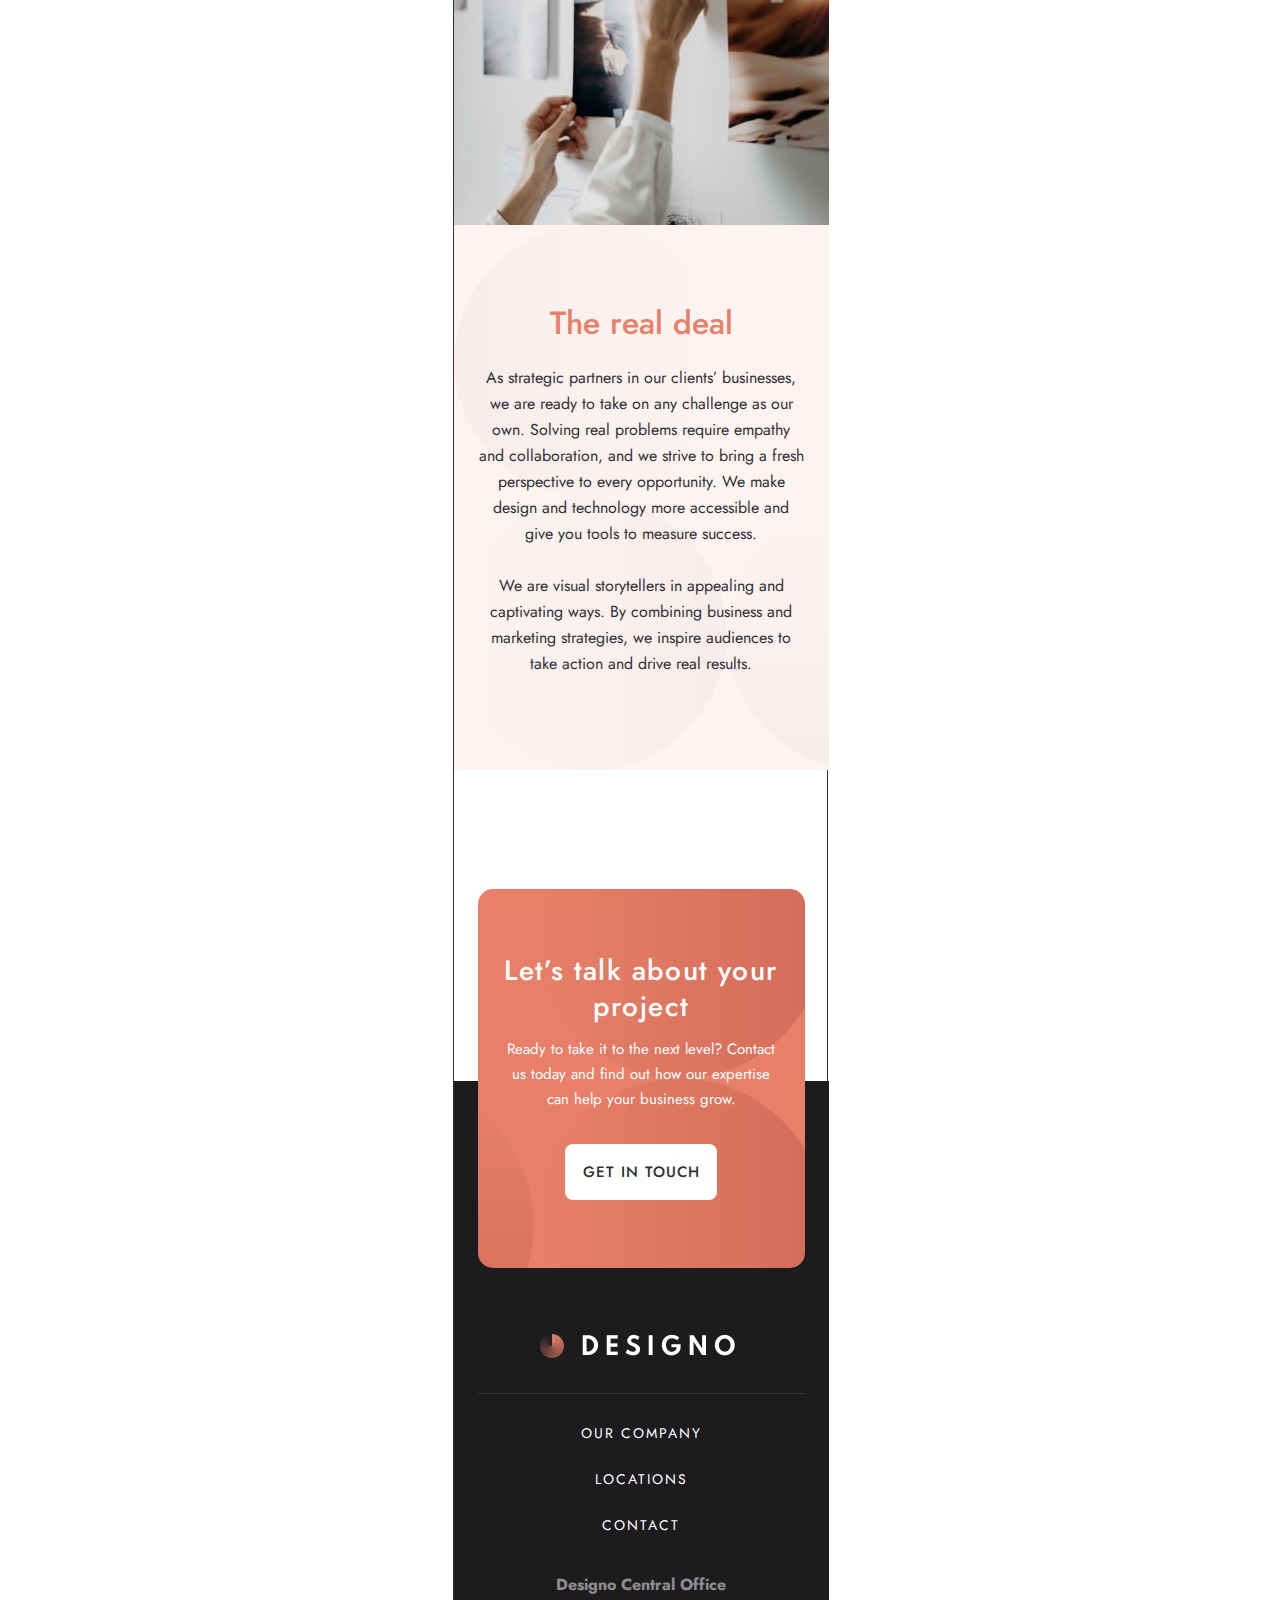
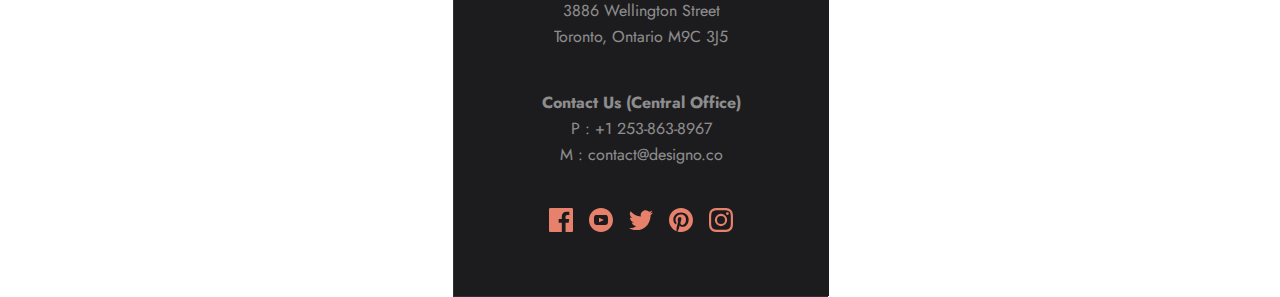
==== commit ed8b9bd3: "Add drop down menu navigation" ====
--- a/about/about.html
+++ b/about/about.html
@@ -33,10 +33,25 @@
       </ul>
     </nav>
     <div class="mobile-nav">
-      <a href="../index.html">
-        <div class="logo"></div>
-      </a>
-      <div class="hamburger-menu"></div>
+      <div class="mobile-navbar">
+        <a href="../index.html">
+          <div class="logo"></div>
+        </a>
+        <div class="hamburger-menu"></div>
+        <div class="close-menu"></div>
+      </div>
+      <div class="mobile-menu">
+        <div class="drop-down">
+          <div class="content-wrapper">
+            <ul>
+              <li><a href="../about/about.html">Our Company</a></li>
+              <li><a href="../locations/locations.html">Locations</a></li>
+              <li><a href="../contact/contact.html">Contact</a></li>
+            </ul>
+          </div>
+          <div class="overlay"></div>
+        </div>
+      </div>
     </div>
   </header>
 
@@ -125,7 +140,7 @@
           <h2>Let’s talk about your project</h2>
           <p>Ready to take it to the next level? Contact us today and find out how our expertise can help your business
             grow.</p>
-          <a href="contact/contact.html">
+          <a href="../contact/contact.html">
             <div class="btn cta">Get in touch</div>
           </a>
         </div>
--- a/css/main.css
+++ b/css/main.css
@@ -36,6 +36,13 @@
     line-height: 26px;
 }
 
+header {
+    position: fixed;
+    top: 0;
+    z-index: 5000;
+    background-color: var(--white);
+}
+
 section {
     margin-bottom: 120px;
 }
@@ -46,6 +53,17 @@
     color: var(--dark-grey);
 }
 
+a.learn {
+    font-size: 0.9375rem;
+    font-weight: 500;
+    color: var(--dark-grey);
+    letter-spacing: 1px;
+    text-transform: uppercase;
+    display: flex;
+    justify-content: center;
+    align-items: center;
+}
+
 /************************************************** 
     HEADER SECTION
 **************************************************/
@@ -76,13 +94,14 @@
     height: 14px;
 }
 
-/* Navigation menu for mobile devices */
-
-.mobile-nav {
+/* Header for mobile devices */
+
+.mobile-navbar {
+    width: 375px;
     display: flex;
     justify-content: space-between;
     align-items: center;
-    margin: 35px 24px;
+    padding: 35px 24px;
 }
 
 .hamburger-menu {
@@ -91,6 +110,66 @@
     background-size: contain;
     width: 24px;
     height: 20px;
+}
+
+/* Drop down menu */
+
+.close-menu {
+    background-image: url("../img/shared/mobile/icon-close.svg");
+    background-repeat: no-repeat;
+    background-size: contain;
+    width: 24px;
+    height: 20px;
+}
+
+.mobile-menu {
+    position: relative;
+    top: 0;
+}
+
+.drop-down {
+    width: 375px;
+    height: 235px;
+    background-color: var(--black);
+    animation: 0.2s ease-in-out;
+}
+
+.drop-down .content-wrapper {
+    padding-top: 48px;
+}
+
+.drop-down ul li {
+    font-size: 1.5rem;
+    line-height: 25px;
+    letter-spacing: 2px;
+    text-transform: uppercase;
+    padding-bottom: 32px;
+}
+
+.drop-down ul li a {
+    color: var(--white);
+}
+
+.overlay {
+    height: 100vh;
+    background-color: #000000;
+    position: relative;
+    top: 16px;
+    opacity: 0.4;
+}
+
+.hide {
+    display: none;
+}
+
+@keyframes fade-in {
+    0% {
+        opacity: 0;
+    }
+
+    100% {
+        opacity: 1;
+    }
 }
 
 /************************************************** 
@@ -98,6 +177,7 @@
 **************************************************/
 
 .hero {
+    margin-top: 96px;
     width: 375px;
     height: 843px;
     background-color: var(--peach);
@@ -108,7 +188,7 @@
 }
 
 .hero-content {
-    padding: 80px 24px;
+    padding: 80px 24px 0px;
 }
 
 h1 {
@@ -118,6 +198,11 @@
     color: var(--white);
     text-align: center;
     margin-bottom: 14px;
+}
+
+.hero-content a {
+    position: relative;
+    z-index: 100;
 }
 
 .hero-content p {
@@ -145,7 +230,7 @@
 }
 
 .hero-img {
-    margin: -160px -121px;
+    margin: -80px -123px;
 }
 
 /************************************************** 
@@ -367,7 +452,7 @@
     color: var(--white);
 }
 
-footer p { 
+footer p {
     color: var(--white);
     opacity: 0.5035;
     margin-bottom: 40px;
